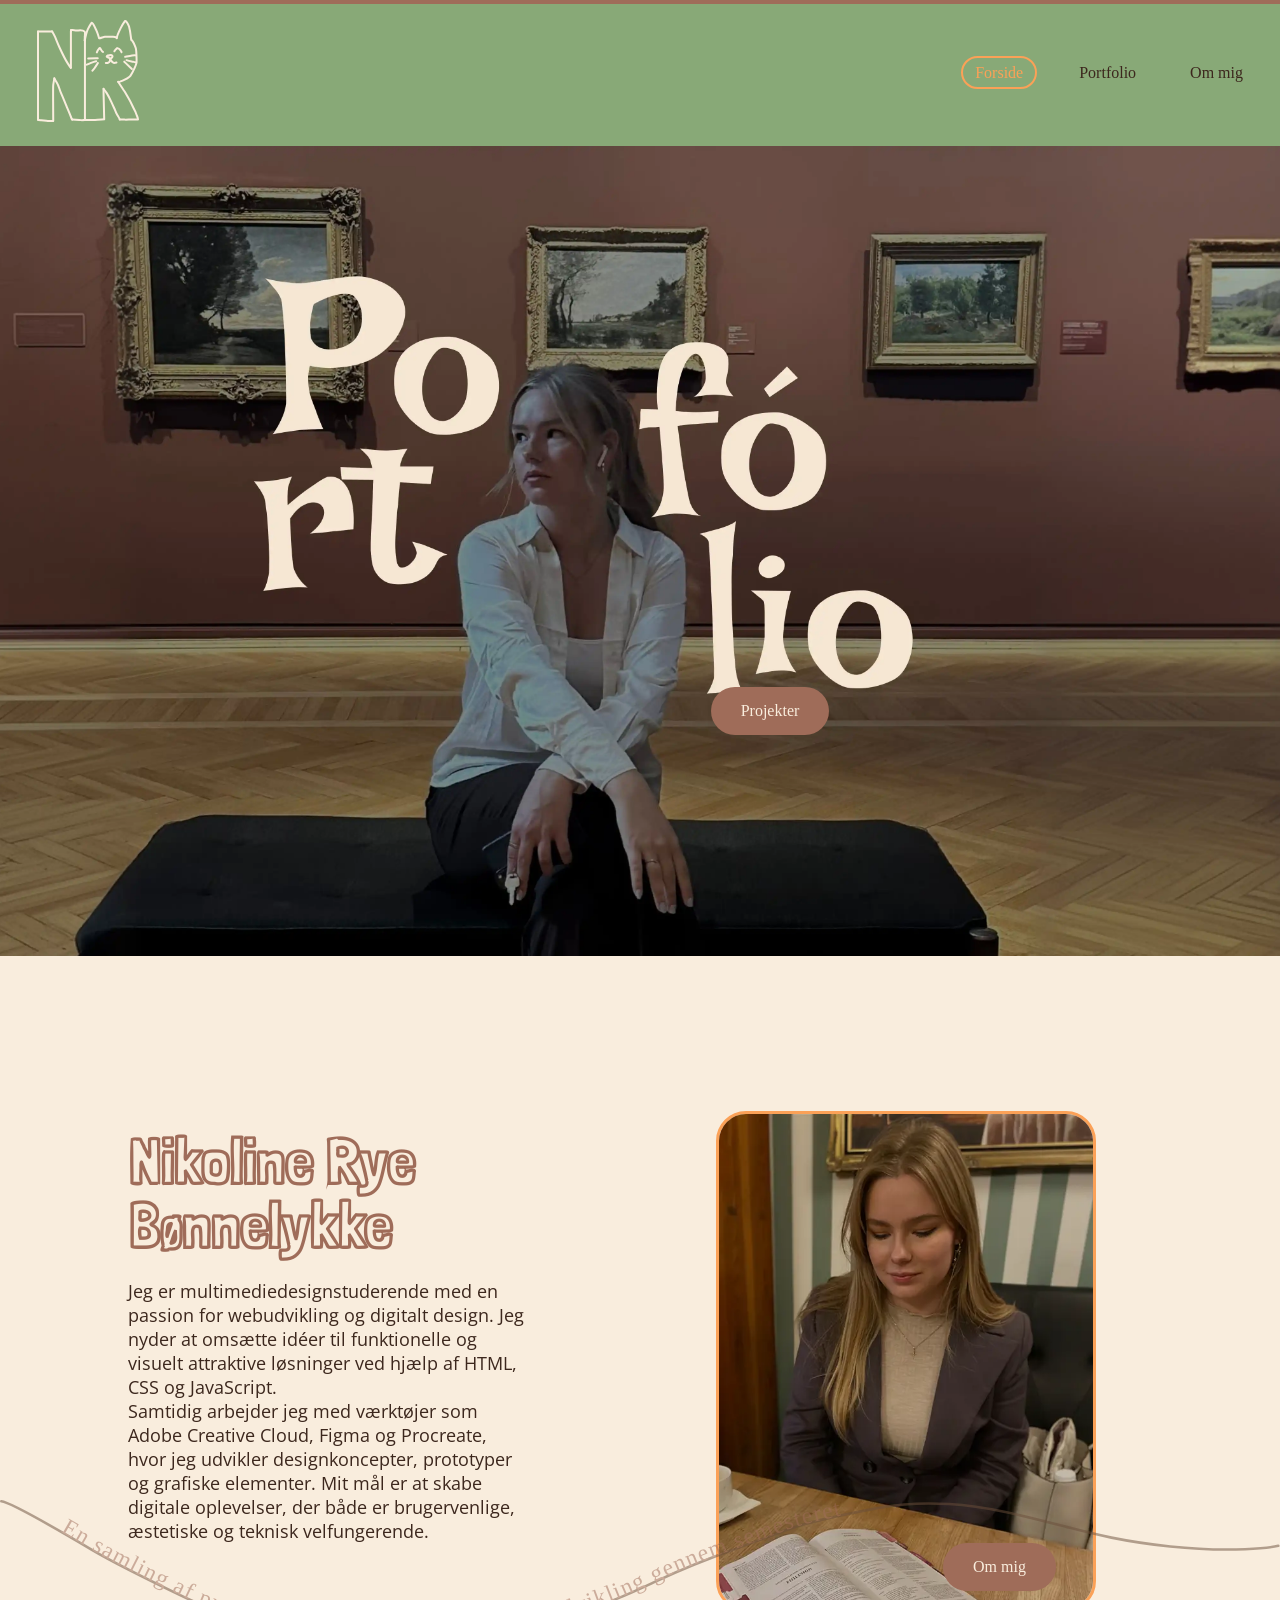
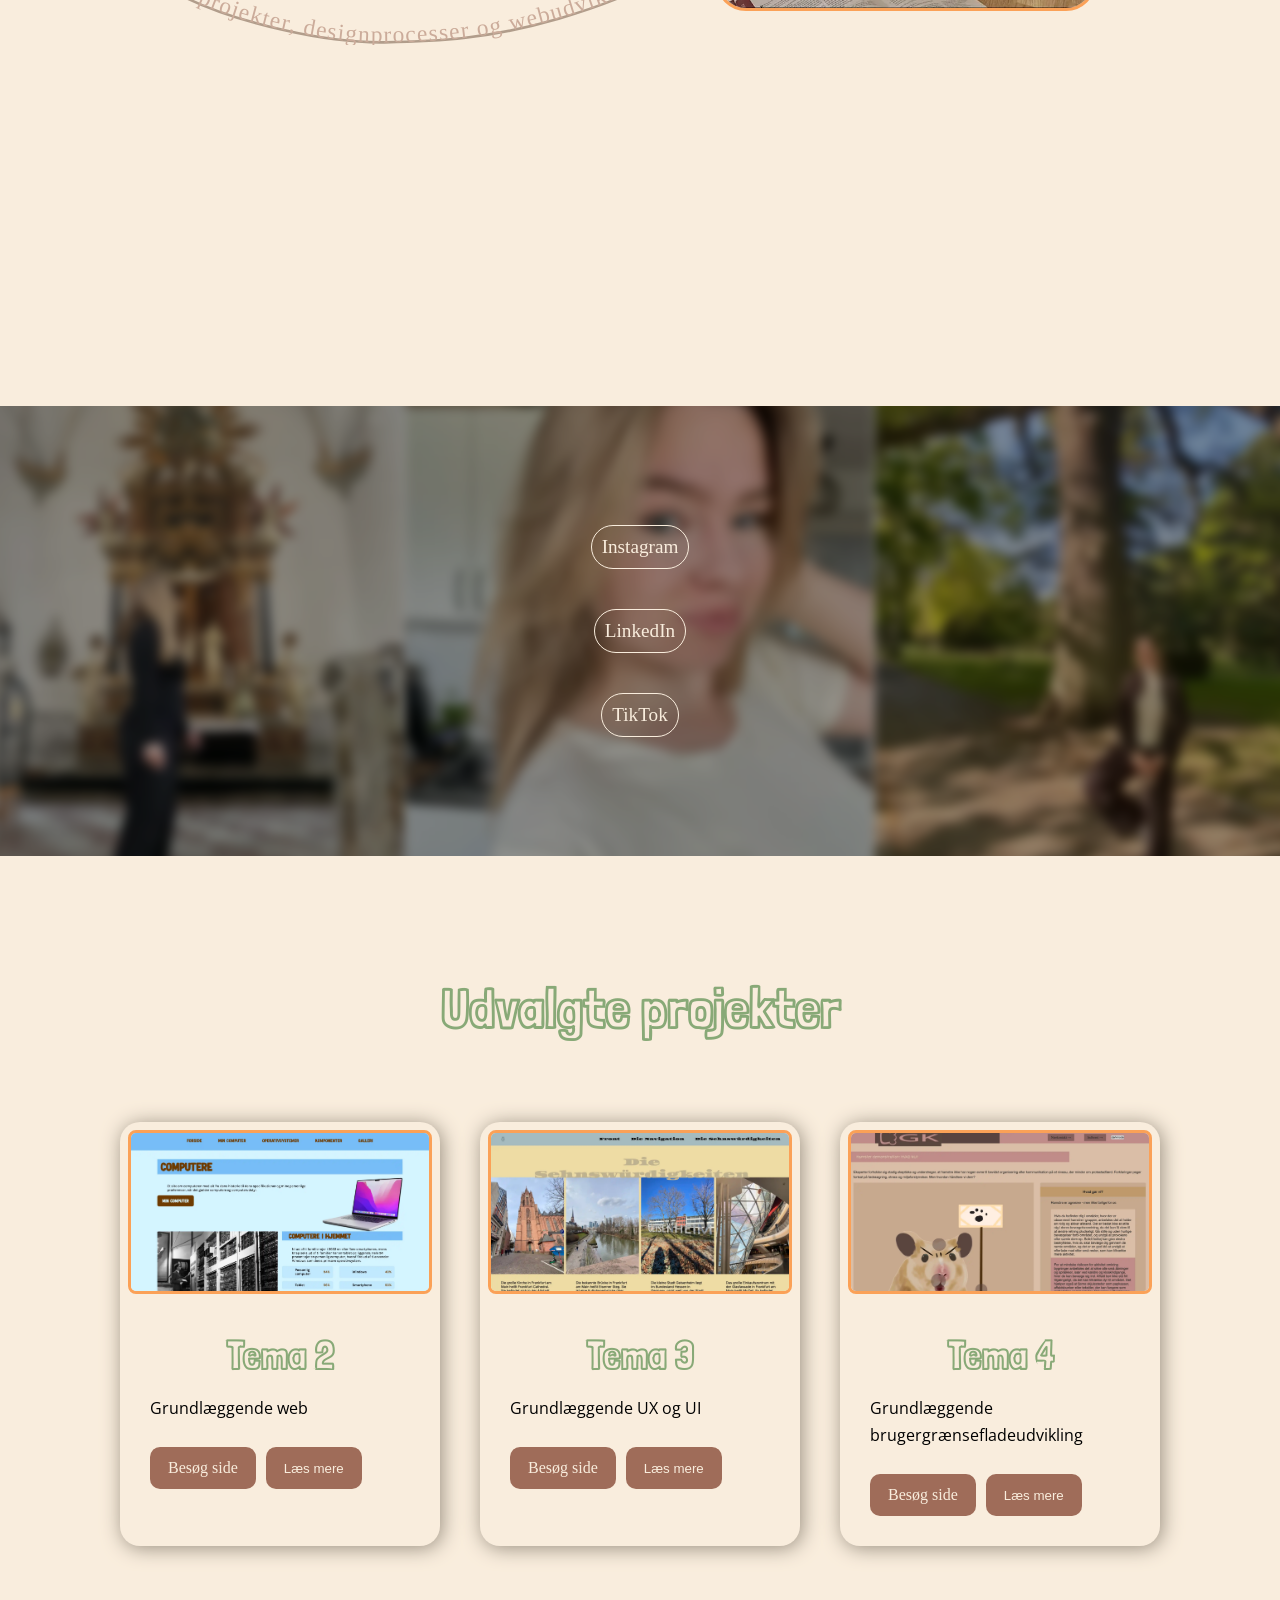
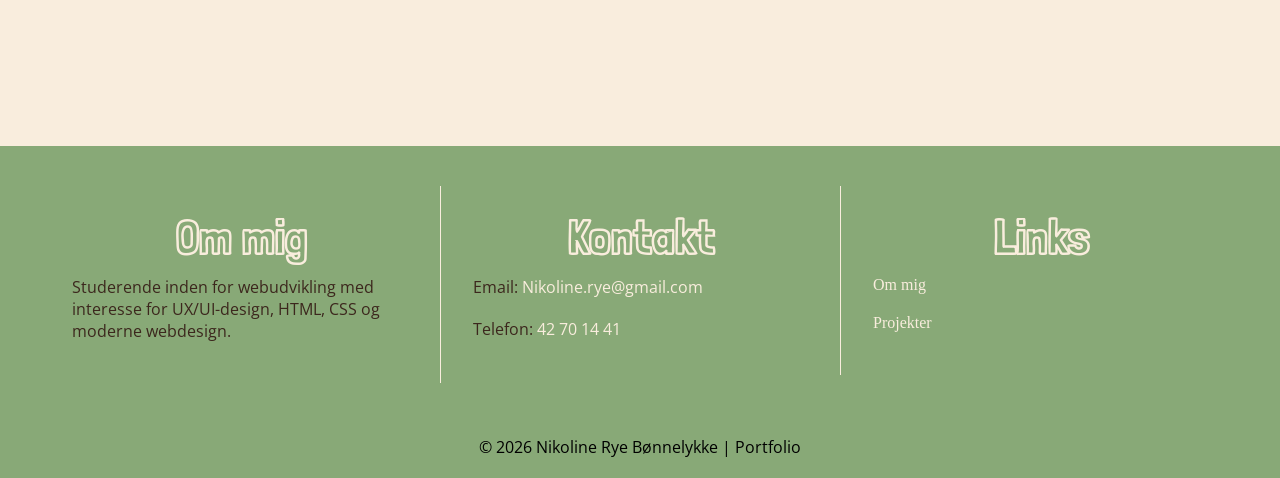
==== index.html @ 6eafeaaa "Refactor HTML structure and improve content formatting across multiple theme files; add missing newl" ====
<!DOCTYPE html>
<html lang="da">

<head>
    <meta charset="UTF-8">
    <meta name="viewport" content="width=device-width, initial-scale=1.0">

    <title>Portfolio</title>

    <!-- Google Fonts -->
    <link rel="preconnect" href="https://fonts.googleapis.com">
    <link rel="preconnect" href="https://fonts.gstatic.com" crossorigin>
    <link href="https://fonts.googleapis.com/css2?family=Londrina+Outline&display=swap" rel="stylesheet">

    <link rel="preconnect" href="https://fonts.googleapis.com">
    <link rel="preconnect" href="https://fonts.gstatic.com" crossorigin>
    <link href="https://fonts.googleapis.com/css2?family=Open+Sans:ital,wght@0,300..800;1,300..800&display=swap"
        rel="stylesheet">


    <link rel="stylesheet" href="general.css">
    <link rel="stylesheet" href="style.css">
    <link rel="stylesheet" href="burger.css">
    <link rel="icon" type="image/webp" href="img/kat.webp">
</head>

<body>
    <header class="header">
        <nav class="nav">

            <div class="logo">
                <a href="index.html" aria-label="Gå til forsiden">
                    <svg width="102" height="102" viewBox="0 0 102 102" fill="none" xmlns="http://www.w3.org/2000/svg">
                        <path
                            d="M47.743 20.4476C48.2654 17.8865 49.8294 11.5386 50.7818 9.41805C51.9272 6.86784 53.0078 5.27004 54.1107 3.52959C54.3665 3.12595 54.4786 2.6757 54.7158 2.72143C56.5408 3.07322 57.4393 6.74549 59.3494 10.3191C59.7874 11.2661 60.0985 12.0972 60.5084 13.2928C60.9184 14.4884 61.4176 16.0234 62.1083 18.2194"
                            stroke="black" stroke-width="2" stroke-linecap="round" />
                        <path
                            d="M79.7541 18.2272C79.7884 17.4957 80.3006 14.8927 83.6656 8.12548C85.6965 4.04099 87.279 1.89486 87.7154 1.31406C88.8846 -0.242323 91.171 4.39378 91.9729 6.33094C92.5086 8.25296 93.4986 13.5313 93.9324 17.5037C93.9902 18.0747 94.0758 18.5341 94.2449 19.6762"
                            stroke="black" stroke-width="2" stroke-linecap="round" />
                        <path
                            d="M62.7133 18.2374C63.2188 18.1965 65.4082 17.5014 67.4891 16.8538C68.5334 16.7191 71.7928 16.6357 76.152 16.6868C77.8124 16.7724 78.3528 16.9789 79.6752 17.6877"
                            stroke="black" stroke-width="2" stroke-linecap="round" />
                        <path
                            d="M59.8464 32.3791C59.9934 31.9719 60.92 29.8873 62.2 28.3825C62.4648 28.0711 62.855 28.0813 63.1068 28.229C63.5173 28.7649 64.0916 29.7858 64.8603 30.8508C65.2183 31.2948 65.511 31.543 66.0752 31.962"
                            stroke="black" stroke-width="2" stroke-linecap="round" />
                        <path
                            d="M77.371 31.3162C77.6366 30.8093 78.8972 29.0899 80.2255 28.1293C81.7378 28.5016 82.8919 29.5959 83.3498 30.1782C83.5824 30.5033 83.8154 30.8885 84.5606 32.127"
                            stroke="black" stroke-width="2" stroke-linecap="round" />
                        <path
                            d="M72.6214 35.3517C71.8915 35.3517 70.2428 35.5535 69.8887 36.0146C68.9917 37.1825 72.1832 37.758 73.3742 38.5547C73.9498 38.9397 74.6318 37.8688 75.146 37.2548C75.4023 36.9487 75.5307 36.511 75.4915 36.1529C75.4524 35.7948 75.2116 35.4931 74.9157 35.301C74.6198 35.1089 74.2762 35.0354 73.9028 34.9974C73.5294 34.9593 73.1365 34.959 72.6122 35.4323"
                            stroke="black" stroke-width="2" stroke-linecap="round" />
                        <path
                            d="M73.0412 38.409C73.0412 38.4423 73.0412 39.5469 72.8742 41.2879C72.3733 42.1281 71.5644 42.572 70.6026 42.9562C70.1056 43.0889 69.5905 43.0952 68.8333 42.9515"
                            stroke="black" stroke-width="2" stroke-linecap="round" />
                        <path
                            d="M73.7161 39.1191C73.7161 39.0873 73.7381 39.5462 73.8936 40.4165C74.7982 41.7 75.6693 42.4803 76.5636 42.8235C77.1447 42.953 77.9839 42.9921 79.4726 42.5345"
                            stroke="black" stroke-width="2" stroke-linecap="round" />
                        <path
                            d="M60.7332 38.3691C60.7052 38.3691 60.6773 38.3691 59.1719 38.3691C57.6666 38.3691 54.6846 38.3691 51.1973 38.4569"
                            stroke="black" stroke-width="2" stroke-linecap="round" />
                        <path
                            d="M60.9309 42.9777C60.9186 42.9935 60.9062 43.0092 60.2696 43.9935C59.633 44.9777 58.3726 46.9301 57.4783 48.2267C56.5841 49.5233 56.0942 50.105 55.353 50.7194"
                            stroke="black" stroke-width="2" stroke-linecap="round" />
                        <path
                            d="M59.1865 41.2645C58.4813 41.4016 56.2572 41.9978 54.1227 42.9043C53.5823 43.1391 53.0716 43.347 52.537 43.5565C52.0024 43.766 51.4593 43.9707 49.7502 44.691"
                            stroke="black" stroke-width="2" stroke-linecap="round" />
                        <path
                            d="M87.2613 41.6645C87.2836 41.6859 87.3059 41.7073 88.5077 42.8596C89.7094 44.0119 92.0898 46.2944 94.8691 48.9715"
                            stroke="black" stroke-width="2" stroke-linecap="round" />
                        <path
                            d="M88.1552 36.8572C88.1782 36.8554 88.2012 36.8535 89.4942 36.5865C90.7872 36.3195 93.3494 35.7873 95.1126 35.4965C96.8758 35.2058 97.7623 35.1725 98.9396 35.3825"
                            stroke="black" stroke-width="2" stroke-linecap="round" />
                        <path
                            d="M89.5033 40.1701C90.1836 40.4428 92.3863 41.1562 94.6163 41.5409C95.1828 41.6336 95.7133 41.7337 96.2657 41.8458C96.8182 41.9579 97.3765 42.079 99.1602 42.392"
                            stroke="black" stroke-width="2" stroke-linecap="round" />
                        <path
                            d="M94.5911 20.0082C94.7832 20.2733 95.4788 21.084 96.0089 21.8721C96.9951 23.3382 97.9361 25.9616 98.6175 27.5675C99.1456 28.8124 99.1609 29.8974 99.2643 31.7129C99.3193 32.6779 99.3491 33.4874 99.4397 35.2743C99.6452 39.3233 99.6269 42.2758 99.4338 43.1192C99.1086 44.54 98.4333 46.1873 97.6542 47.9306C95.7744 52.1366 94.2391 54.6142 93.3745 55.8381C92.5254 57.0402 90.4363 58.2704 87.6967 59.7376C86.4171 60.4228 84.8214 61.0346 82.9376 61.6625C82.529 61.7798 82.2592 61.8419 82.0219 61.8919C81.7847 61.942 81.5881 61.9781 81.2008 61.7736"
                            stroke="black" stroke-width="2" stroke-linecap="round" />
                        <path
                            d="M81.2008 61.7736C81.4372 62.1559 82.318 63.4087 84.4154 66.8287C85.8238 69.1253 86.9377 70.5325 87.6017 71.5819C88.7872 73.4555 90.1867 76.0827 91.5431 78.26C92.7767 80.2403 93.6451 81.8218 95.892 86.7642C97.0842 89.3864 97.9253 90.652 98.4513 91.9224C98.9162 93.0455 99.316 94.2668 99.9116 95.6708C100.242 96.5359 100.513 97.2907 100.705 97.8996C100.796 98.2143 100.872 98.5405 100.814 98.6462"
                            stroke="black" stroke-width="2" stroke-linecap="round" />
                        <path
                            d="M101 99.5663C100.986 99.5663 99.5684 99.5663 96.0524 99.5871C91.1901 99.6158 88.151 99.6639 87.728 99.6212C87.5039 99.6067 87.2605 99.6067 86.438 99.5973C85.6154 99.5879 84.2209 99.5691 82.7842 99.5498"
                            stroke="black" stroke-width="2" stroke-linecap="round" />
                        <path
                            d="M82.7843 99.5497C82.6888 99.2136 82.0413 97.926 81.4699 96.8839C80.9335 95.9053 80.4667 95.1898 79.8066 94.0141C79.1233 92.7972 78.6666 91.4727 78.0582 90.0619C77.4885 88.7408 76.2832 86.2679 74.1924 81.6707C71.3108 75.3348 70.4522 74.3697 69.5533 72.8824C68.7202 71.504 68.1118 70.7463 67.5437 70.0611C67.4129 69.8854 67.2825 69.6868 67.1417 69.507C67.0008 69.3272 66.8535 69.1723 66.5505 68.8604"
                            stroke="black" stroke-width="2" stroke-linecap="round" />
                        <path
                            d="M66.5505 68.8604C66.5505 68.9032 66.5505 68.9459 66.5505 69.666C66.5505 70.386 66.5505 71.782 66.6571 76.779C66.7636 81.776 66.9767 90.3317 67.1962 99.1466"
                            stroke="black" stroke-width="2" stroke-linecap="round" />
                        <path
                            d="M67.196 99.1466C66.644 99.1466 64.3511 99.3197 60.5774 99.783C58.5072 100.037 54.8881 100.023 52.8059 100.058C49.6342 99.9647 48.6809 99.9072 47.7152 99.9412C47.3282 99.9753 47.1505 100.043 46.9674 100.114"
                            stroke="black" stroke-width="2" stroke-linecap="round" />
                        <path
                            d="M47.7761 20.407C47.7773 19.4433 47.9139 16.4082 48.0079 13.0847C48.0287 12.3516 47.9168 11.909 47.6479 11.6364C45.1286 9.08231 40.425 11.0571 38.7439 10.4407C37.3849 10.2457 36.4076 10.1015 35.6185 10.0839C35.1597 10.0671 34.5823 10.0345 33.9875 10.001"
                            stroke="black" stroke-width="2" stroke-linecap="round" />
                        <path
                            d="M33.9089 11.4061C33.9089 11.4329 33.9089 11.4596 33.9089 15.3787C33.9089 19.2978 33.9089 27.1083 33.9089 33.1165C33.9089 39.1247 33.9089 43.0939 33.9089 47.8272"
                            stroke="black" stroke-width="2" stroke-linecap="round" />
                        <path
                            d="M33.7202 47.8272C33.4869 47.4317 32.1254 45.5249 30.8996 43.6488C29.3966 41.3487 28.0808 39.4563 22.6389 27.7447C20.5064 23.1553 19.2794 19.7677 18.0548 16.9402C17.3777 15.3559 16.6126 13.8063 15.7485 12.4128C15.512 12.0906 15.2711 11.7535 15.023 11.4061"
                            stroke="black" stroke-width="2" stroke-linecap="round" />
                        <path
                            d="M15.0229 11.4061C14.3386 11.4061 12.3449 11.4061 10.5471 11.4061C8.01561 11.4061 5.59524 11.4061 3.63404 11.4061C2.98414 11.4061 2.00688 11.4061 1 11.4061"
                            stroke="black" stroke-width="2" stroke-linecap="round" />
                        <path
                            d="M16.2392 100.967C16.2392 100.954 16.2392 100.941 16.2203 97.6074C16.2014 94.274 16.1636 87.6204 16.1326 81.8109C16.0762 71.2379 16.1045 65.9916 16.2202 65.1448C16.5669 62.7156 16.9035 60.8662 17.1717 59.4018C17.2379 59.0431 17.2925 58.7084 17.3487 58.3637"
                            stroke="black" stroke-width="2" stroke-linecap="round" />
                        <path
                            d="M17.3493 58.3637C17.5695 58.8855 18.4514 60.4311 19.7703 62.4567C21.575 65.2282 22.5056 69.3443 23.7461 72.3251C25.2889 76.0324 28.0152 82.428 29.3134 85.7323C30.0079 87.5 32.0991 92.1945 33.641 96.1512C33.9026 96.9931 34.1837 97.7074 34.5433 98.4411C34.72 98.7977 34.8851 99.1227 35.1625 99.5923"
                            stroke="black" stroke-width="2" stroke-linecap="round" />
                        <path
                            d="M35.1618 99.5923C36.8162 99.5923 40.8497 99.7128 42.2556 99.9621C42.6271 100.024 43.0367 100.082 44.0128 100.126C44.9889 100.171 46.5191 100.199 48.732 99.8453"
                            stroke="black" stroke-width="2" stroke-linecap="round" />
                        <path
                            d="M47.9393 16.4507C47.9393 16.4837 47.9393 16.5167 47.9393 17.819C47.9393 19.1212 47.9393 21.6918 47.9393 35.0721C47.9393 48.4524 47.9393 72.5645 47.9393 85.3489C47.9393 98.1333 47.9393 98.8592 47.9393 99.6989"
                            stroke="black" stroke-width="2" stroke-linecap="round" />
                        <path
                            d="M1 11.4061C1 13.2255 1 18.3297 1 21.0145C1 24.4523 1 29.2544 1 39.3763C1 52.3874 1 61.6645 1 64.3605C1 72.3673 1 86.6126 1 94.8205C1 95.9642 1 97.2751 1 99.8574"
                            stroke="black" stroke-width="2" stroke-linecap="round" />
                        <path
                            d="M34.0602 10.1263C34.0602 10.1304 34.0602 10.1345 34.0601 10.2743C34.06 10.4141 34.0598 10.6894 34.0127 11.2445"
                            stroke="black" stroke-width="2" stroke-linecap="round" />
                        <path
                            d="M1.19446 100.014C1.68259 100.014 2.93732 100.082 3.76435 100.154C4.28946 100.2 6.39278 100.364 9.23422 100.638C10.7591 100.785 11.311 100.841 11.8536 100.918C12.126 100.954 12.4273 100.977 13.1466 100.991C13.705 101 14.6563 101.011 15.8647 100.976"
                            stroke="black" stroke-width="2" stroke-linecap="round" />
                    </svg>

                </a>
            </div>

            <!-- BURGER MENU -->
            <button class="burger" aria-label="Åbn menu">
                <span class="line"></span>
                <span class="line"></span>
                <span class="line"></span>
            </button>

            <!-- MENU -->
            <ul class="nav-links">
                <li><a href="index.html" class="active">Forside</a></li>

                <li class="dropdown">
                    <a href="projekter.html">Portfolio</a>

                    <ul class="dropdown-menu">
                        <!-- Temaer -->
                        <li class="desktop-only"><a href="tema1.html">Tema 1</a></li>
                        <li class="desktop-only"><a href="tema2.html">Tema 2</a></li>
                        <li class="desktop-only"><a href="tema3.html">Tema 3</a></li>
                        <li class="desktop-only"><a href="tema4.html">Tema 4</a></li>
                        <li class="desktop-only"><a href="tema5.html">Tema 5</a></li>
                        <li class="desktop-only"><a href="tema6.html">Tema 6</a></li>
                    </ul>
                </li>

                <li><a href="om-mig.html">Om mig</a></li>
            </ul>
        </nav>
    </header>

    <main>
        <!-- svg baggrund -->
        <svg class="bg-svg" viewBox="0 0 983 111" xmlns="http://www.w3.org/2000/svg">
            <path id="wavePath"
                d="M1.00006 1.00006C3.34158 1.23036 11.6692 3.46858 70.2416 38.0543C86.5175 47.6649 109.348 59.1255 143.111 75.3058C166.224 86.3818 188.172 93.1752 217.682 99.901C254.898 108.383 279.151 109.563 295.334 109.347C308.74 109.168 332.693 108.8 357.549 105.851C382.404 102.903 407.436 97.3725 429.006 91.1258C468.264 79.7564 489.834 68.9874 503.787 62.4549C529.172 50.57 552.145 42.0839 566.67 36.8852C583.672 30.7995 597.76 25.3286 606.938 22.0343C614.991 19.1441 638.538 12.7544 677.187 5.66836C695.878 2.24143 713.034 2.20875 729.018 3.10665C759.463 4.81684 790.869 13.3825 819.695 20.8363C839.127 25.861 861.868 31.8815 898.694 35.7032C946.394 40.6535 976.502 36.456 981.711 35.2134"
                fill="none" stroke="#6B4F3B" stroke-width="2" stroke-linecap="round" />
            <text>
                <textPath href="#wavePath" startOffset="5%">
                    En samling af projekter, designprocesser og webudvikling gennem semesteret
                </textPath>
            </text>
        </svg>
        <!-- front - top -->
        <div class="hero">
            <a href="projekter.html" class="hero-btn">
                Projekter
            </a>
        </div>



        <!-- info -->
        <section class="info-section">


            <div>
                <h1 class="info-title">
                    Nikoline Rye<br>
                    Bønnelykke
                </h1>

                <p class="info-text">
                    Jeg er multimediedesignstuderende med en passion for webudvikling og digitalt design. Jeg nyder at
                    omsætte idéer til
                    funktionelle og visuelt attraktive løsninger ved hjælp af HTML, CSS og JavaScript. <br>
                    Samtidig arbejder jeg med værktøjer som Adobe Creative Cloud, Figma og Procreate, hvor jeg udvikler
                    designkoncepter,
                    prototyper og grafiske elementer. Mit mål er at skabe digitale oplevelser, der både er
                    brugervenlige, æstetiske og
                    teknisk velfungerende.
                </p>

                <a href="om-mig.html" class="info-btn">
                    Om mig
                </a>
            </div>

            <div class="info-right">
                <img src="img/img-mig-forside1.webp" alt="Portræt af mig">
            </div>

        </section>

        <div class="image-section">

            <div class="social-overlay">

                <a href="https://www.instagram.com/niko_rye/" target="_blank">Instagram</a>
                <a href="https://www.linkedin.com/in/nikoline-rye-b%C3%B8nnelykke-208740219/"
                    target="_blank">LinkedIn</a>
                <a href="https://www.tiktok.com/@niko_ryeb" target="_blank">TikTok</a>

            </div>

        </div>

        <!-- Projekter -->
        <section id="projekter" class="projects-section">

            <h2>Udvalgte projekter</h2>

            <div class="cards">
                <!-- Card 1 -->
                <div class="card">

                    <div class="img">
                        <img src="img/website01.webp" alt="website01">
                    </div>

                    <div class="card-content">

                        <h3>Tema 2</h3>

                        <p>
                            Grundlæggende web
                        </p>

                        <div class="buttons">

                            <a href="https://nikorye.github.io/website01/" target="website01">
                                Besøg side
                            </a>

                            <button onclick="openPopup('popup3')">
                                Læs mere
                            </button>

                        </div>

                    </div>

                </div>
                <!-- Card 2 -->
                <div class="card">
                    <div class="img">
                        <img src="img/tysklands-site.webp" alt="tysklands site">
                    </div>
                    <div class="card-content">
                        <h3>Tema 3</h3>
                        <p>
                            Grundlæggende UX og UI
                        </p>
                        <div class="buttons">
                            <a href="https://nikorye.github.io/tysk-web/" target="tysklands site">
                                Besøg side
                            </a>
                            <button onclick="openPopup('popup2')">
                                Læs mere
                            </button>

                        </div>

                    </div>

                </div>
                <!-- Card 3 -->
                <div class="card">
                    <div class="img">
                        <img src="img/Emergency-site.webp" alt="Emergencysite">
                    </div>

                    <div class="card-content">
                        <h3>Tema 4</h3>
                        <p>
                            Grundlæggende brugergrænsefladeudvikling
                        </p>

                        <div class="buttons">
                            <a href="https://nikorye.github.io/Emergencysite/" target="emergency site">
                                Besøg side
                            </a>

                            <button onclick="openPopup('popup1')">
                                Læs mere
                            </button>
                        </div>
                    </div>
                </div>
            </div>

            <!-- POPUPS -->

            <div id="popup3" class="popup">

                <div class="popup-content">

                    <span class="close" onclick="closePopup('popup3')">
                        &times;
                    </span>

                    <h2>Tema 2</h2>

                    <p>
                        I temaet Grundlæggende Web opnåede jeg en grundlæggende forståelse for webudvikling og digitalt
                        design. Jeg lærte at
                        opbygge responsive hjemmesider med HTML og CSS samt at arbejde med semantisk kode, CSS Grid og
                        media queries. Derudover
                        arbejdede jeg med designprocesser i Figma, wireframes, typografi og layoutdiagrammer til web.
                        Temaet gav mig et
                        fundament inden for både frontend-udvikling og design af digitale brugergrænseflader.

                    </p>
                    <a href="tema2.html" class="popup-btn">
                        Se hele temaet
                    </a>
                </div>

            </div>
            <div id="popup2" class="popup">

                <div class="popup-content">

                    <span class="close" onclick="closePopup('popup2')">
                        &times;
                    </span>

                    <h2>Tema 3</h2>

                    <p>
                        I temaet Grundlæggende UX/UI lærte jeg at arbejde med brugeroplevelse og design af digitale
                        brugergrænseflader. Jeg
                        arbejdede med research, ideudvikling, wireframes, moodboards og prototyper i Figma. Derudover
                        lærte jeg at
                        teste og forbedre digitale løsninger gennem brugertests og analyser for at skabe mere
                        brugervenlige designs.
                        <br>
                        Jeg udviklede også et website med HTML, CSS og JavaScript på baggrund af mine designprototyper
                        og fik erfaring med hele
                        designprocessen fra research og idé til færdig løsning. Temaet gav mig en forståelse for,
                        hvordan brugerindsigter kan
                        anvendes til at skabe funktionelle og intuitive digitale oplevelser.

                    </p>
                    <a href="tema3.html" class="popup-btn">
                        Se hele temaet
                    </a>
                </div>

            </div>
            <div id="popup1" class="popup">

                <div class="popup-content">

                    <span class="close" onclick="closePopup('popup1')">
                        &times;
                    </span>

                    <h2>Tema 4</h2>

                    <p>
                        I Grundlæggende brugergrænsefladeudvikling lærte vi...
                    </p>
                    <a href="tema4.html" class="popup-btn">
                        Se hele temaet
                    </a>
                </div>

            </div>
        </section>
    </main>
    <footer class="footer">
        <div class="footer-content">

            <div class="footer-section">
                <h3>Om mig</h3>
                <p>
                    Studerende inden for webudvikling med interesse for
                    UX/UI-design, HTML, CSS og moderne webdesign.
                </p>
            </div>

            <div class="footer-section">
                <h3>Kontakt</h3>
                <p>Email:
                    <a href="mailto:Nikoline.rye@gmail.com">
                        Nikoline.rye@gmail.com
                    </a>
                </p>
                <p>
                    Telefon:
                    <a href="tel:+4542701441">42 70 14 41</a>
                </p>
            </div>

            <div class="footer-section">
                <h3>Links</h3>
                <ul>
                    <li><a href="om-mig.html">Om mig</a></li>
                    <li><a href="projekter.html">Projekter</a></li>
                </ul>
            </div>

        </div>

        <div class="footer-bottom">
            <p>&copy; 2026 Nikoline Rye Bønnelykke | Portfolio</p>
        </div>
    </footer>
    <script src="script.js"></script>

</body>

</html>
---- general.css ----
/* RESET */

* {
  margin: 0;
  padding: 0;
  box-sizing: border-box;
}

img {
  width: 100%;
  height: auto;
  display: block;
  border: 3px solid var(--cream);
}

/* FARVER */

:root {
  --dark-brown: #3c271d;
  --brown: #9f6c59;
  --beige: #f9eddd;
  --cream: #fba157;
  --dusty-green: #88a977;
}

/* font */
h1 {
  font-family: "Londrina Outline", sans-serif;
  font-size: 5rem;
  margin-bottom: 20px;
  color: var(--dark-brown);
  text-align: center;
}
h2 {
  font-family: "Londrina Outline", sans-serif;
  color: var(--dusty-green);
  text-align: center;
  font-size: 3.5rem;
  margin-bottom: 20px;
}

h3 {
  font-family: "Open Sans", sans-serif;
  color: var(--dusty-green);
  text-align: center;
  margin-bottom: 10px;
}
p {
  font-family: "Open Sans", sans-serif;
  color: black;
}

/* scroll - hvor langt du er nået på siden */
html::before {
  content: "";
  inset: 0;
  position: fixed;
  background-color: var(--brown);
  block-size: 4px;
  animation: sizeprogress linear both;
  animation-timeline: scroll();
  transform-origin: 0 0;
  z-index: 1000;
}
@keyframes sizeprogress {
  from {
    scale: 0 1;
  }
}

/* knap der viser dig tilbage til forsiden */
.floating-home {
  position: fixed;
  bottom: 3rem;
  right: 3rem;

  width: 65px;
  height: 65px;

  display: flex;
  justify-content: center;
  align-items: center;

  border-radius: 50%;

  background: var(--brown);
  color: var(--beige);

  font-size: 0.8rem;
  text-decoration: none;

  z-index: 1000;
}

.floating-home:hover {
  background: var(--dusty-green);
  color: var(--beige);
}

/* header */
.header {
  background-color: var(--dusty-green);
  width: 100%;
}

/* BODY */
html,
body {
  height: 100%;
}

body {
  background-color: var(--beige);
  min-height: 100vh;
}

/* logo */
.logo {
  width: 150px;
  height: auto;
}
.logo svg path {
  stroke: var(--beige); /* ændre farven på mit logo igennem svg */
}

/* footer */
.footer {
  padding: 40px 20px 20px;
  background: var(--dusty-green);
}
.footer h3 {
  color: var(--beige);
  font-family: "Londrina Outline", sans-serif;
  font-size: 3rem;
}

.footer-content {
  display: grid;
  grid-template-columns: repeat(3, 1fr);
  max-width: 1200px;
  margin: 0 auto;
  align-items: start;
}

.footer-section {
  padding: 1.5rem 2rem;
  text-align: left; /* align h3, p and lists */
}

/* Skillelinje mellem kolonnerne i footeren.
   Selektoren bruger den tilstødende søskende-selector (+),
   som vælger en `.footer-section`, der står direkte efter
   en anden `.footer-section`. Det betyder, at reglen ikke rammer den første kolonne,
   men kun den anden og tredje kolonne i footeren.
*/
.footer-section + .footer-section {
  border-left: 1px solid var(--beige);
}

.footer-section p,
.footer-section li {
  margin: 0 0 1.2rem 0;
  color: var(--dark-brown);
}

.footer-section ul {
  list-style: none;
  padding: 0;
}

.footer-section a {
  color: var(--beige);
  text-decoration: none;
}

.footer-section a:hover {
  text-decoration: underline;
}

.footer-bottom {
  text-align: center;
  margin-top: 30px;
  padding-top: 20px;
}

/* mobil */
@media (max-width: 800px) {
  .footer-content {
    grid-template-columns: 1fr;
    text-align: center;
  }
}
---- style.css ----
/* Mobil */
@media (max-width: 800px) {
  h1 {
    font-family: "Londrina Outline", sans-serif;
    font-size: 3rem;
    line-height: 1.1;
    margin-bottom: 20px;
    color: var(--dark-brown);
  }
  h2 {
    font-family: "Londrina Outline", sans-serif;
    text-align: center;
    font-size: 2rem;
  }

  p {
    font-size: 0.7rem;
    font-family: "Open Sans", sans-serif;
  }
}
/* SVG BAGGRUND */
.bg-svg {
  position: absolute;
  opacity: 0.2;
  pointer-events: none;
  z-index: 0;
}

.bg-svg text {
  font-size: 18px;
  fill: var(--brown);
  letter-spacing: 1px;
}

.bg-svg1 {
  position: fixed;
  width: 170%; /* ryk vandret */
  height: 25%; /* størrelse */
  opacity: 0.5;
  rotate: 210deg;
  top: 155px; /* ryk ned */
  pointer-events: none;
  z-index: -1;
}

.bg-svg2 {
  position: fixed;
  width: 150%; /* ryk vandret */
  height: 25%; /* størrelse */
  opacity: 0.5;
  rotate: 60deg;
  top: 130px; /* ryk ned */
  pointer-events: none;
}

.bg-svg3 {
  position: fixed;
  width: 190%; /* ryk vandret */
  height: 15%; /* størrelse */
  opacity: 0.5;
  rotate: 60deg;
  top: 210px; /* ryk ned */
  pointer-events: none;
}

/* HERO */
.hero {
  background-image: url(img/bagrund-forside.webp);
  background-size: cover;
  background-position: center top;
  background-repeat: no-repeat;
  min-height: 60vh;
}

.hero-btn {
  text-decoration: none;
  background: var(--brown);
  color: var(--beige);
  padding: 15px 30px;
  border-radius: 50px;
  transition: 0.3s;
  /* knappen rykkes specifikt */
  position: relative;
  left: 320px;
  top: 370px;
}

.hero-btn:hover {
  background: var(--dusty-green);
}

/* SECTIONS */
section {
  padding: 120px 10%;
}

/* info section */
.info-section {
  display: grid;
  grid-template-columns: 1fr;
  gap: 40px;
  min-height: 90vh;
  align-items: center;
  padding: 120px 10%;
  text-align: left;
  margin-bottom: 80px;
}
.info-section > div:first-child {
  display: flex;
  flex-direction: column;
  justify-content: center;
}

.info-section p h1 {
  max-width: 400px;
  font-size: 1.1rem;
  margin-bottom: 30px;
  color: #3e2c23;
  text-align: center;
}

.info-right {
  display: flex;
  justify-content: center;
}

.info-image {
  width: 380px;
  height: 500px;
  background-image: url("img/forside-section.webp");
  background-size: cover;
  background-position: center;
  border-radius: 30px;
  filter: saturate(0.9) contrast(1.05);
  box-shadow: 0 30px 80px rgba(0, 0, 0, 0.2);
  position: relative;
  border: var(--cream) solid;
}

/* info box knap */
.info-btn {
  display: inline-flex;
  align-items: center;
  justify-content: center;
  width: fit-content;
  text-decoration: none;
  background: var(--brown);
  color: var(--beige);
  padding: 15px 30px;
  border-radius: 50px;
  transition: 0.3s;
}
.info-btn:hover {
  background: var(--dusty-green);
}

/* billede og links til some */

.image-section {
  position: relative;
  display: flex;
  justify-content: center;
  align-items: center;
  background-image: url("img/insta.webp");
  background-position: center;
  background-size: cover;
  background-repeat: no-repeat;
  overflow: hidden;
  min-height: 20rem;
  margin-top: 15rem;
}

.image-section::before {
  content: "";
  position: absolute;
  inset: 0;
  background: inherit;
  filter: blur(5px);
  transform: scale(1.1);
  z-index: 0;
}

.image-section::after {
  content: "";
  position: absolute;
  inset: 0;
  background: rgba(0, 0, 0, 0.4);
  z-index: 1;
}
.social-overlay {
  position: relative;
  z-index: 2;
  display: flex;
  flex-direction: column;
  justify-content: center;
  align-items: center;
  gap: 15px;
}
.social-overlay a {
  color: var(--beige);
  text-decoration: none;
  font-size: 1rem;
  padding: 10px 10px;
  border: 1px solid var(--beige);
  border-radius: 50px;
  transition: 0.3s;
}

/* tema projekter på forsiden */
.cards {
  display: flex;
  gap: 40px;
  justify-content: center;
  flex-wrap: wrap;
}

.card {
  width: 320px;
  border-radius: 20px;
  overflow: hidden;
  background-color: var(--beige);
  box-shadow: 2px 2px 20px #988e7f;
  transition: 0.4s;
}

.card:hover {
  transform: translateY(-10px);
}

.img {
  width: 100%;
  height: 180px;
  padding: 8px;
  box-sizing: border-box;
}

.img img {
  width: 100%;
  height: 100%;
  object-fit: cover;
  display: block;
  border-radius: 8px;
}

.card-content {
  padding: 30px;
}

.card h3 {
  font-size: 2.5rem;
  margin-bottom: 15px;
  color: var(--dusty-green);
  font-family: "Londrina Outline", sans-serif;
}

.card p {
  line-height: 1.7;
  margin-bottom: 25px;
  color: black;
}

.buttons {
  display: flex;
  gap: 10px;
}

.buttons a,
.buttons button {
  padding: 12px 18px;
  border: none;
  border-radius: 10px;
  cursor: pointer;
  text-decoration: none;
  background: var(--brown);
  color: var(--beige);
  transition: 0.3s;
}

.buttons a:hover,
.buttons button:hover {
  background: var(--dusty-green);
}

/* POPUP BAGGRUND */
.popup {
  display: none;
  position: fixed;
  top: 0;
  left: 0;
  width: 100%;
  height: 100%;
  background: #3e2c2396;
  justify-content: center;
  align-items: center;
  z-index: 9999;
}

/* SELVE BOXEN */

.popup-content {
  background: var(--beige);
  padding: 2rem;
  border-radius: 20px;
  width: 90%;
  max-width: 500px;
  min-height: 500px;
}

/* KNAP */
.popup-btn {
  display: block;
  margin: 1.5rem;
  padding: 12px;
  border-radius: 10px;
  background: var(--brown);
  color: var(--beige); /* tekstfarven, så den kan læses */
  text-decoration: none;
  transition: 0.3s ease;
  text-align: center;
}

.popup-btn:hover {
  background: var(--dusty-green);
}

/**************** DESKTOP ****************************/

@media (min-width: 800px) {
  /* SVG BAGGRUND */
  .bg-svg {
    position: absolute;
    top: 1500px; /* ryk den ned */
    opacity: 0.5;
    pointer-events: none;
  }
  .bg-svg text {
    font-size: 18px;
    fill: var(--brown);
    letter-spacing: 1px;
  }

  /* hero */
  .hero {
    min-height: 90vh;
    display: flex;
    justify-content: center;
    align-items: center;
    text-align: center;
    padding: 50px 20px;

    /* bagrund på forsiden */
    background-image: url("img/image.webp");
    background-size: cover;
    background-position: center;
    background-repeat: no-repeat;
  }
  .hero-btn {
    text-decoration: none;
    background: var(--brown);
    color: var(--beige);
    padding: 15px 30px;
    border-radius: 50px;
    transition: 0.3s;
    /* knappen rykkes specifikt */
    position: relative;
    left: 130px;
    top: 160px;
  }

  /* info section */
  .info-section {
    display: grid;
    grid-template-columns: 1fr 1fr;
    min-height: 90vh;
    align-items: center;
    padding: 120px 10%;
    text-align: left;
  }
  .info-title {
    font-size: 4rem;
    line-height: 1;
    color: var(--brown);
    position: relative;
    text-align: left;
  }

  .info-text {
    max-width: 400px;
    font-size: 1.1rem;
    color: var(--dark-brown);
    position: relative;
    text-align: left;
  }

  .info-right img {
    width: 380px;
    height: 500px;
    object-fit: cover;
    border-radius: 30px;
    border: var(--cream) solid;
    display: block;
  }
  /* info box knap */
  .info-btn {
    position: relative;
    left: 815px;
    z-index: 1;
  }

  /* billede og links til some */
  .social-overlay a:hover {
    background: transparent;
    color: var(--cream);
  }
  .image-section {
    min-height: 450px;
  }

  .social-overlay {
    display: flex;
    justify-content: center;
    gap: 40px;
  }

  .social-overlay a {
    font-size: 1.2rem;
  }

  /* projects */

  .cards {
    display: grid;
    grid-template-columns: 1fr 1fr 1fr;
    margin: 5rem;
    margin-top: 5rem;
  }
}
---- burger.css ----
/* NAVIGATION menu */

nav {
  display: flex;
  justify-content: space-between;
  align-items: center;
  padding: 25px;
}

nav ul {
  display: flex;
  list-style: none; /* fjerner punkter foran links */
  gap: 30px;
}

nav a {
  text-decoration: none;
  color: var(--dark-brown);
  font-weight: 500;
  transition: 0.3s;
  padding: 6px 12px;
  border-radius: 999px;
}

nav a.active {
  border: 2px solid var(--cream);
  color: var(--cream);
}

nav a:hover {
  color: var(--beige);
}

/* Dropdown menu */
.dropdown {
  position: relative;
}

.dropdown-menu {
  opacity: 0;
  visibility: hidden;
  position: absolute;
  background-color: var(--brown);
  min-width: 180px;
  padding: 0.1rem;
  list-style: none;
  z-index: 999;
  transition: 0.3s ease;
  display: flex;
  flex-direction: column; /* GØR DEN LODRET */
}

.dropdown-menu li a {
  display: block;
  padding: 0.2rem;
  color: var(--beige);
  text-decoration: none;
}

.dropdown-menu li a:hover {
  background-color: var(--dusty-green);
}

.dropdown:hover .dropdown-menu {
  opacity: 1;
  visibility: visible;
}

/*********** NAVIGATION (DESKTOP) ******************/
header {
  position: sticky;
  top: 0;
  background: rgba(245, 230, 211, 0.9);
  backdrop-filter: blur(10px);
  z-index: 100;
}

.nav {
  display: flex;
  justify-content: space-between;
  align-items: center;
  padding: 20px 25px;
}

/************* BURGER (DEFAULT HIDDEN) *****************/
.burger {
  width: 30px;
  height: 20px;
  cursor: pointer;
  display: none;
  background: transparent;
  border: none;
  flex-direction: column;
  justify-content: space-between;
}

.burger .line {
  width: 100%;
  height: 2px;
  background: var(--dark-brown);
  transition: 0.3s ease;
}

/*************** MOBILE **********************/
@media (max-width: 800px) {
  .desktop-only {
    display: none;
  }

  .nav-links {
    display: none;
    position: absolute;
    top: 70px;
    right: 0;
    flex-direction: column;
    background: var(--beige);
    width: 220px;
    padding: 20px;
    gap: 20px;
    z-index: 99;
  }

  .burger {
    display: flex;
  }

  nav.active .nav-links {
    display: flex;
  }

  nav.active .nav-links li {
    text-align: right;
  }

  nav.active .nav-links a {
    font-size: 18px;
    color: var(--dark-brown);
  }

  .burger.active .line:nth-child(1) {
    transform: rotate(45deg) translate(5px, 5px);
  }

  .burger.active .line:nth-child(2) {
    opacity: 0;
  }

  .burger.active .line:nth-child(3) {
    transform: rotate(-45deg) translate(5px, -5px);
  }
}
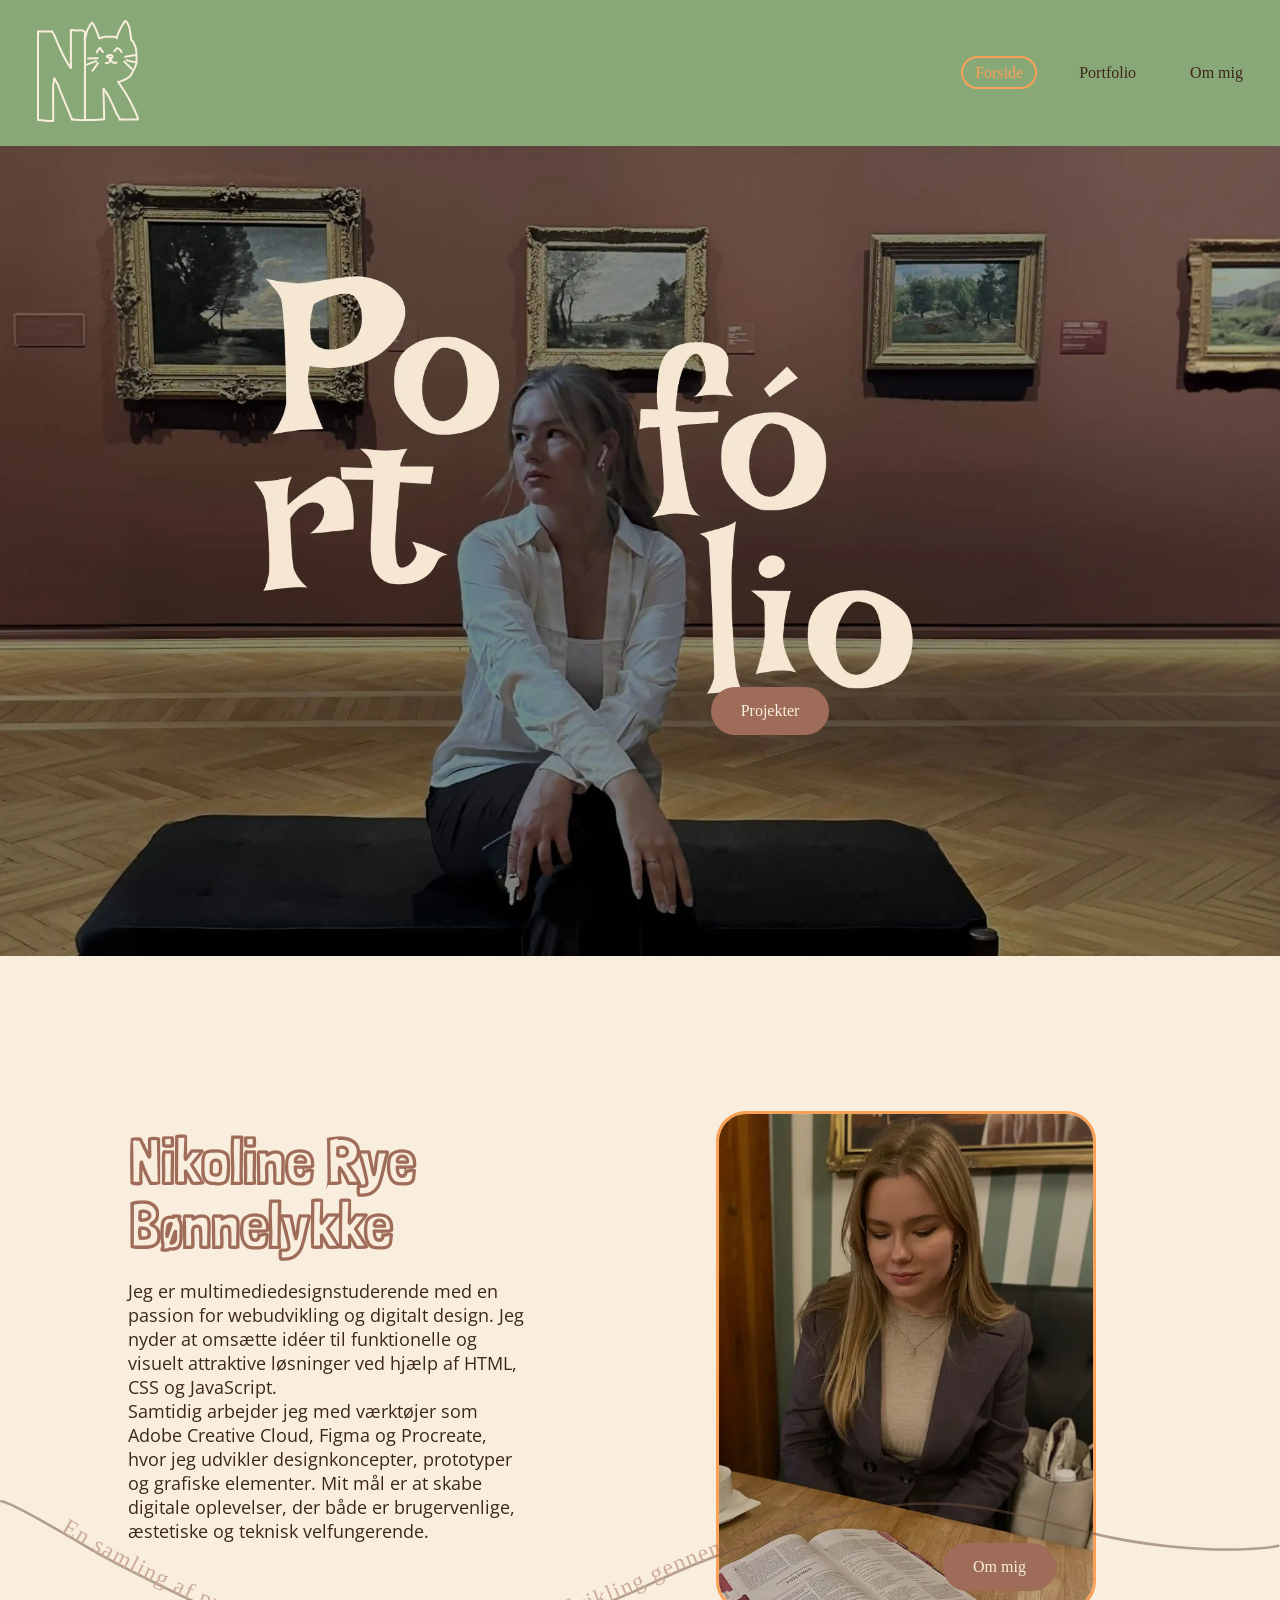
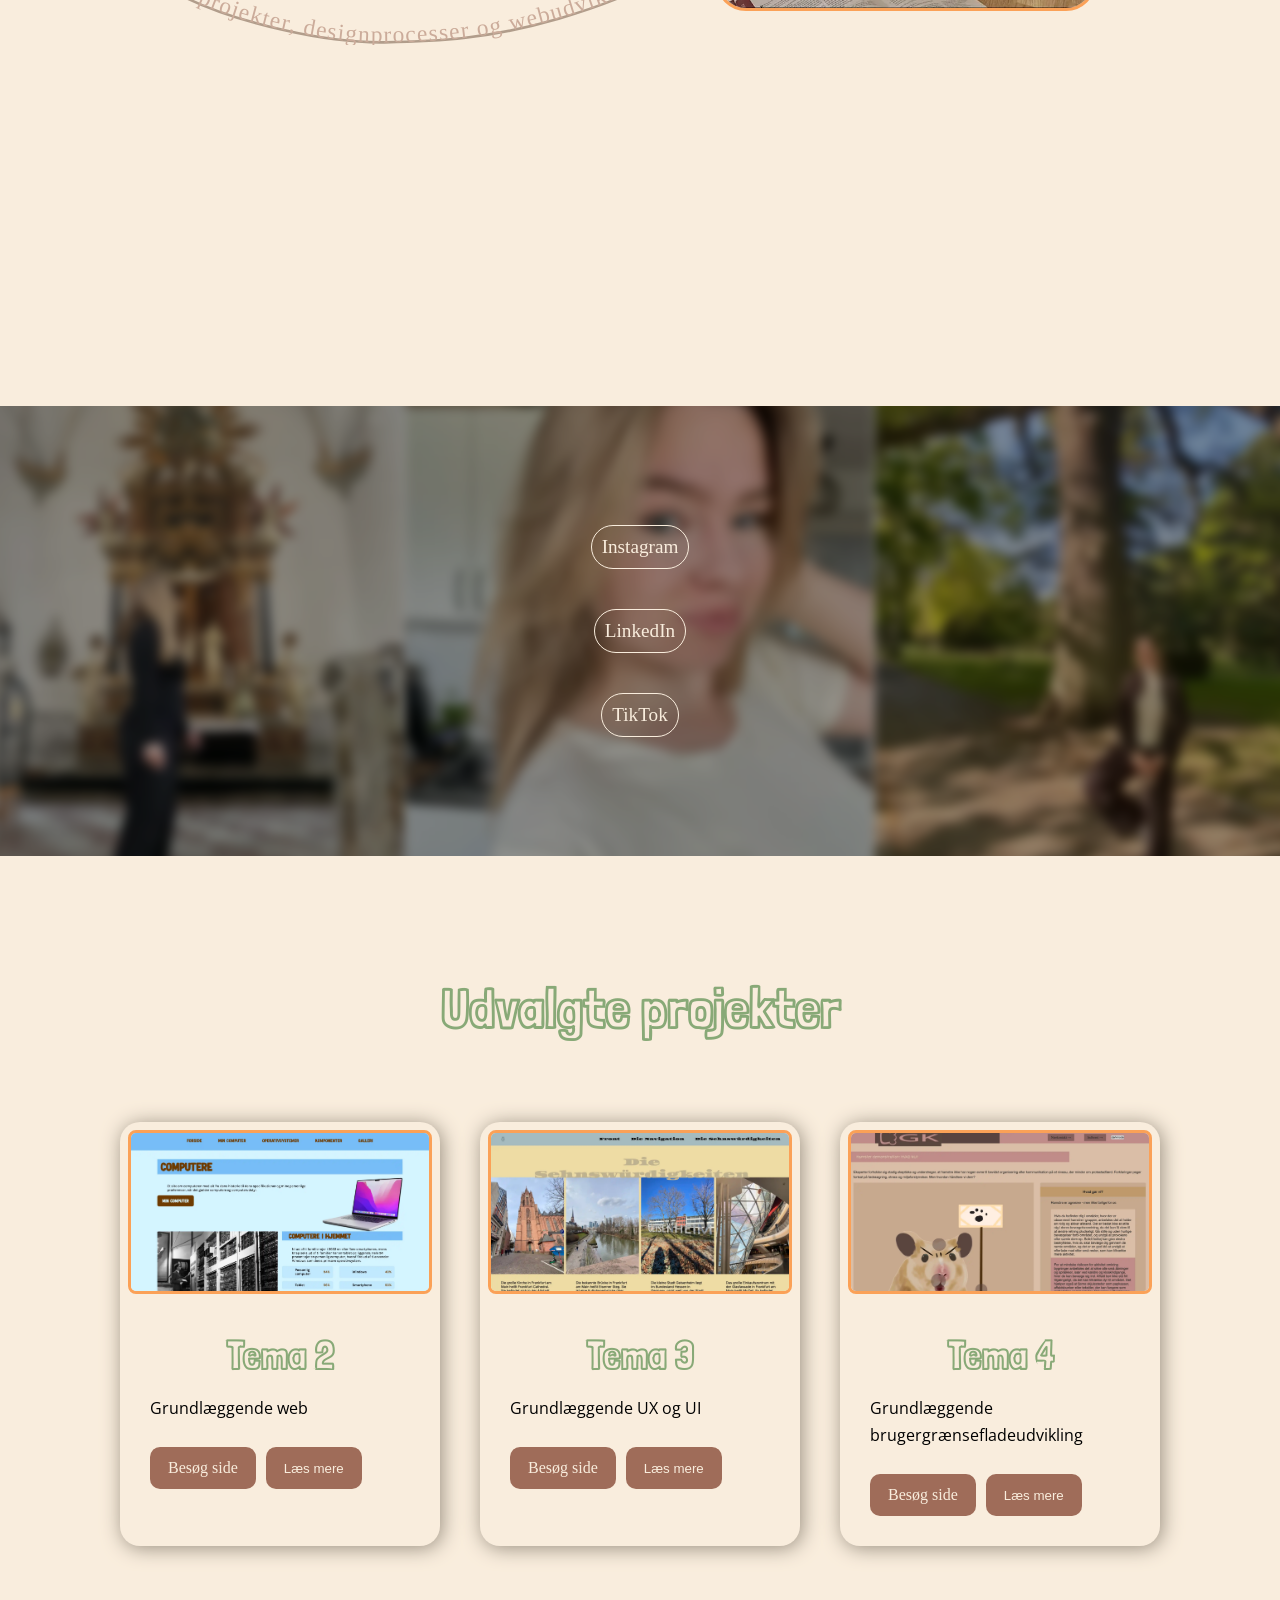
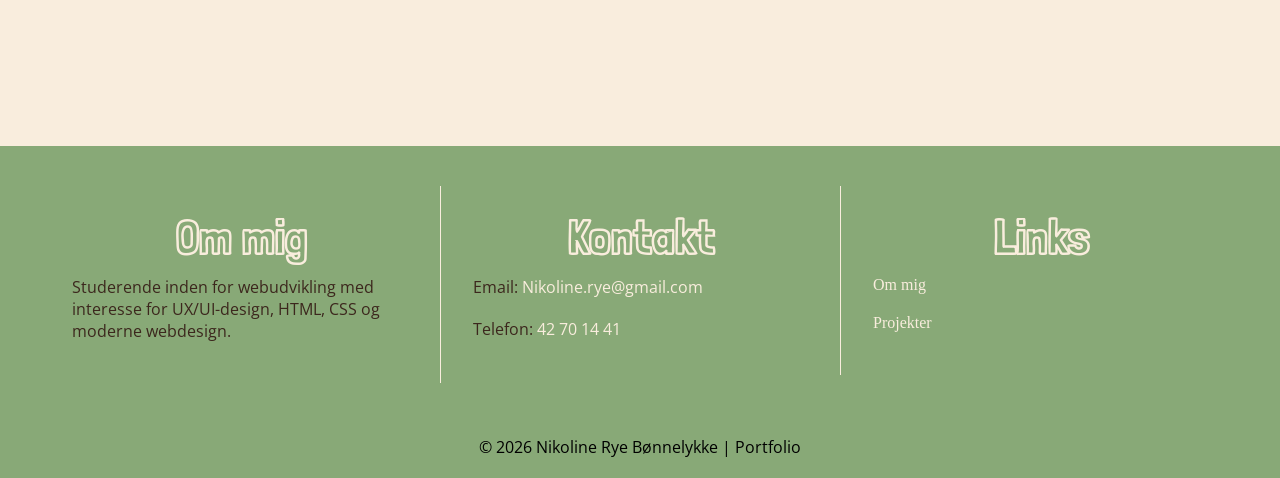
==== commit 812f54d5: "Add scroll progress bar and update image dimensions in temaer.css for improved layout" ====
--- a/index.html
+++ b/index.html
@@ -25,6 +25,9 @@
 </head>
 
 <body>
+    <!-- scroll bar -->
+    <div class="progress-bar"></div>
+
     <header class="header">
         <nav class="nav">
 
--- a/general.css
+++ b/general.css
@@ -50,7 +50,7 @@
   color: black;
 }
 
-/* scroll - hvor langt du er nået på siden */
+/* scroll - hvor langt du er nået på siden 
 html::before {
   content: "";
   inset: 0;
@@ -67,6 +67,17 @@
     scale: 0 1;
   }
 }
+*/
+
+.progress-bar {
+  position: fixed;
+  top: 0;
+  left: 0;
+  width: 0%;
+  height: 4px;
+  background-color: var(--brown);
+  z-index: 9999;
+}
 
 /* knap der viser dig tilbage til forsiden */
 .floating-home {
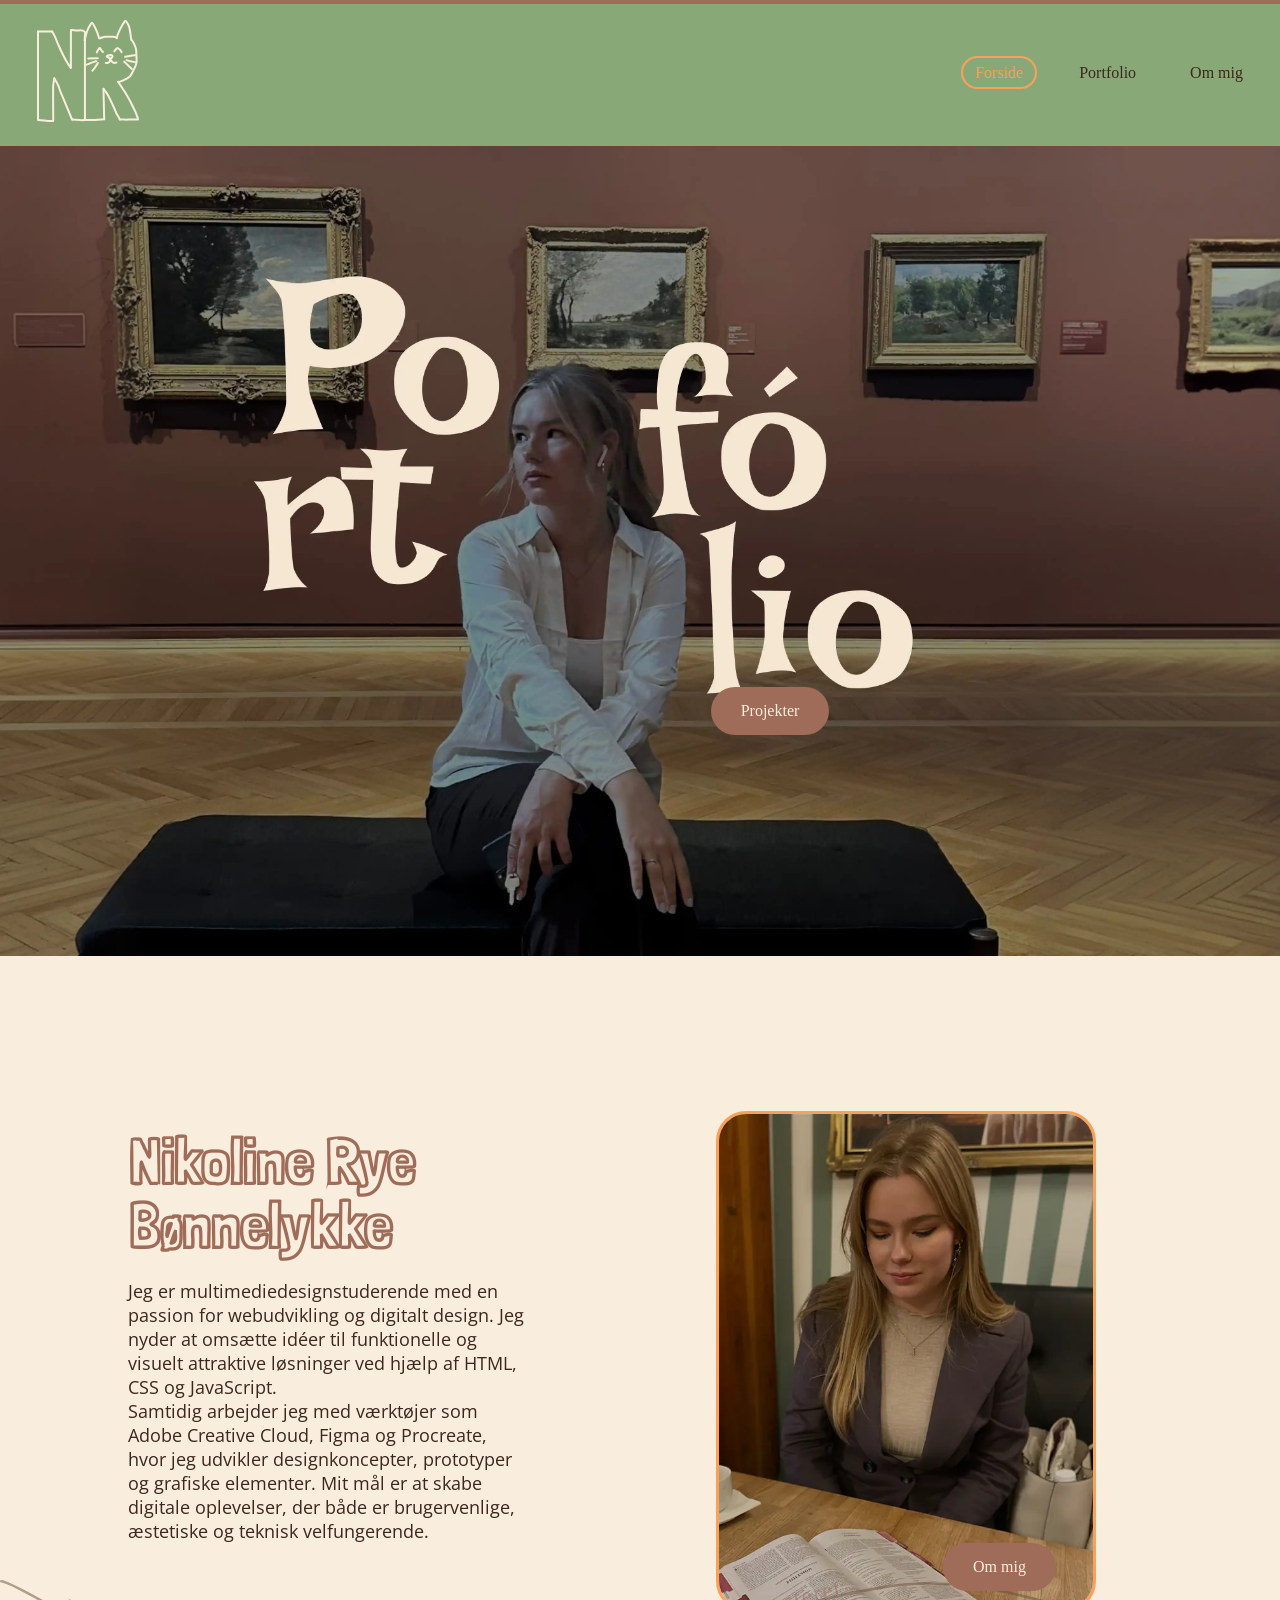
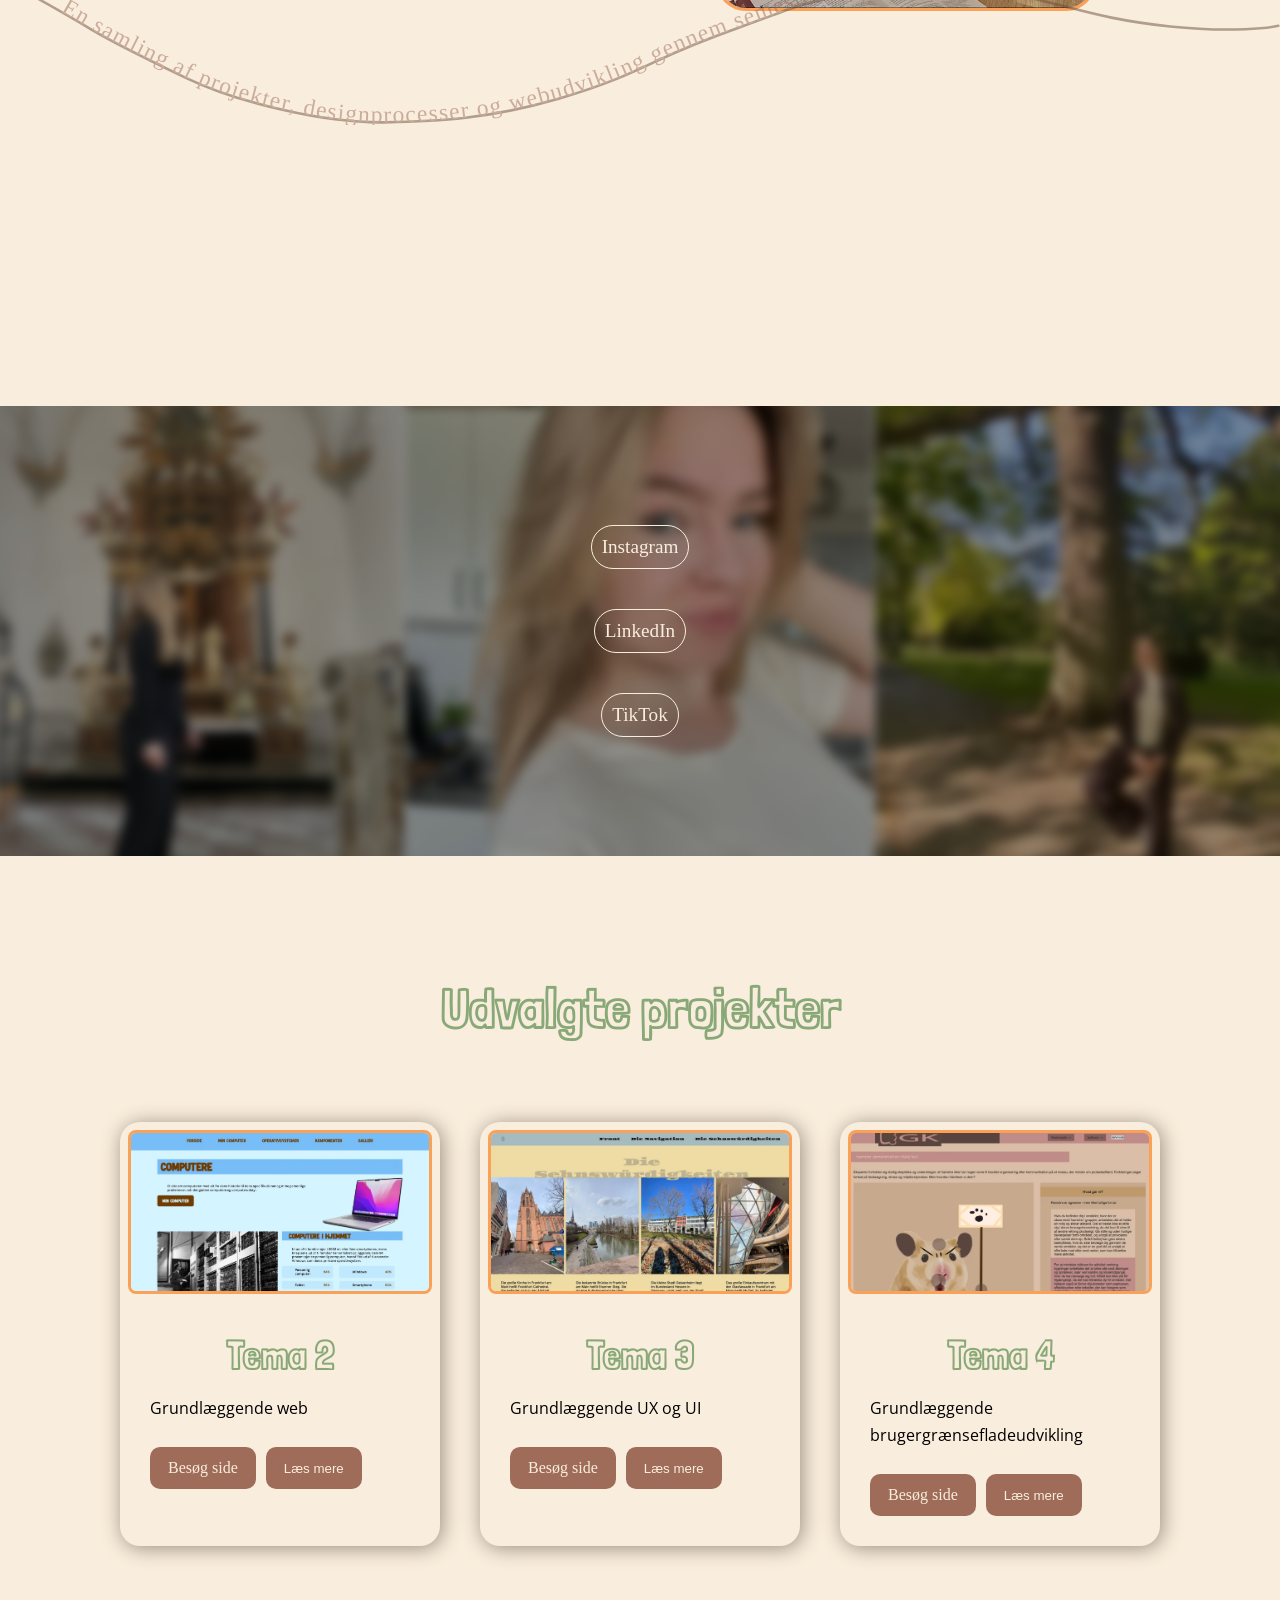
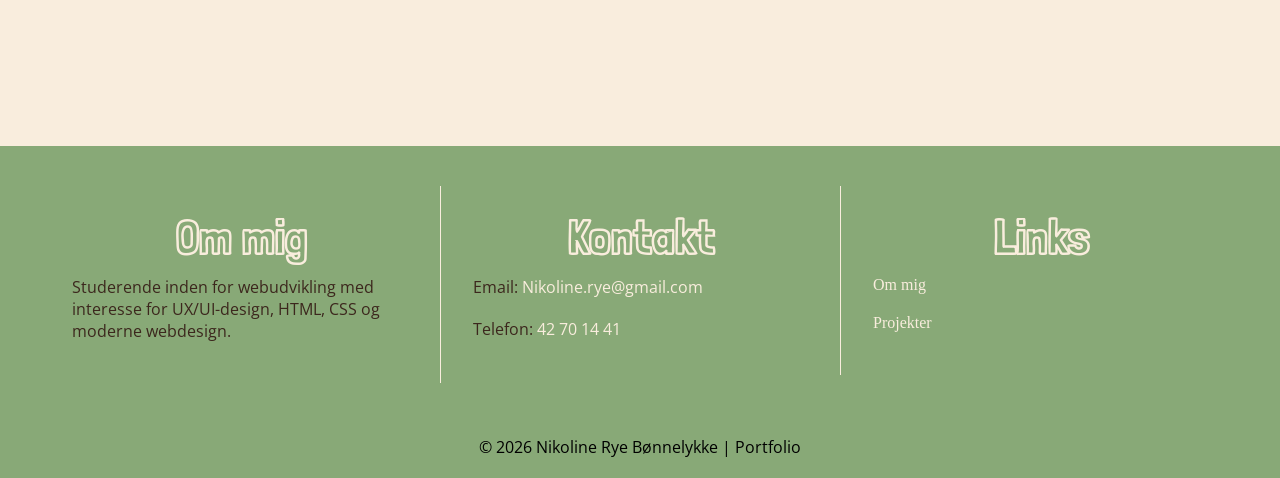
==== commit 55a5b92b: "Remove scroll progress bar implementation from HTML and CSS files for cleaner layout" ====
--- a/index.html
+++ b/index.html
@@ -25,8 +25,7 @@
 </head>
 
 <body>
-    <!-- scroll bar -->
-    <div class="progress-bar"></div>
+
 
     <header class="header">
         <nav class="nav">
--- a/general.css
+++ b/general.css
@@ -50,7 +50,7 @@
   color: black;
 }
 
-/* scroll - hvor langt du er nået på siden 
+/* scroll - hvor langt du er nået på siden */
 html::before {
   content: "";
   inset: 0;
@@ -66,17 +66,6 @@
   from {
     scale: 0 1;
   }
-}
-*/
-
-.progress-bar {
-  position: fixed;
-  top: 0;
-  left: 0;
-  width: 0%;
-  height: 4px;
-  background-color: var(--brown);
-  z-index: 9999;
 }
 
 /* knap der viser dig tilbage til forsiden */
--- a/style.css
+++ b/style.css
@@ -24,6 +24,8 @@
   opacity: 0.2;
   pointer-events: none;
   z-index: 0;
+  margin-top: 5rem;
+  margin-bottom: 5rem;
 }
 
 .bg-svg text {
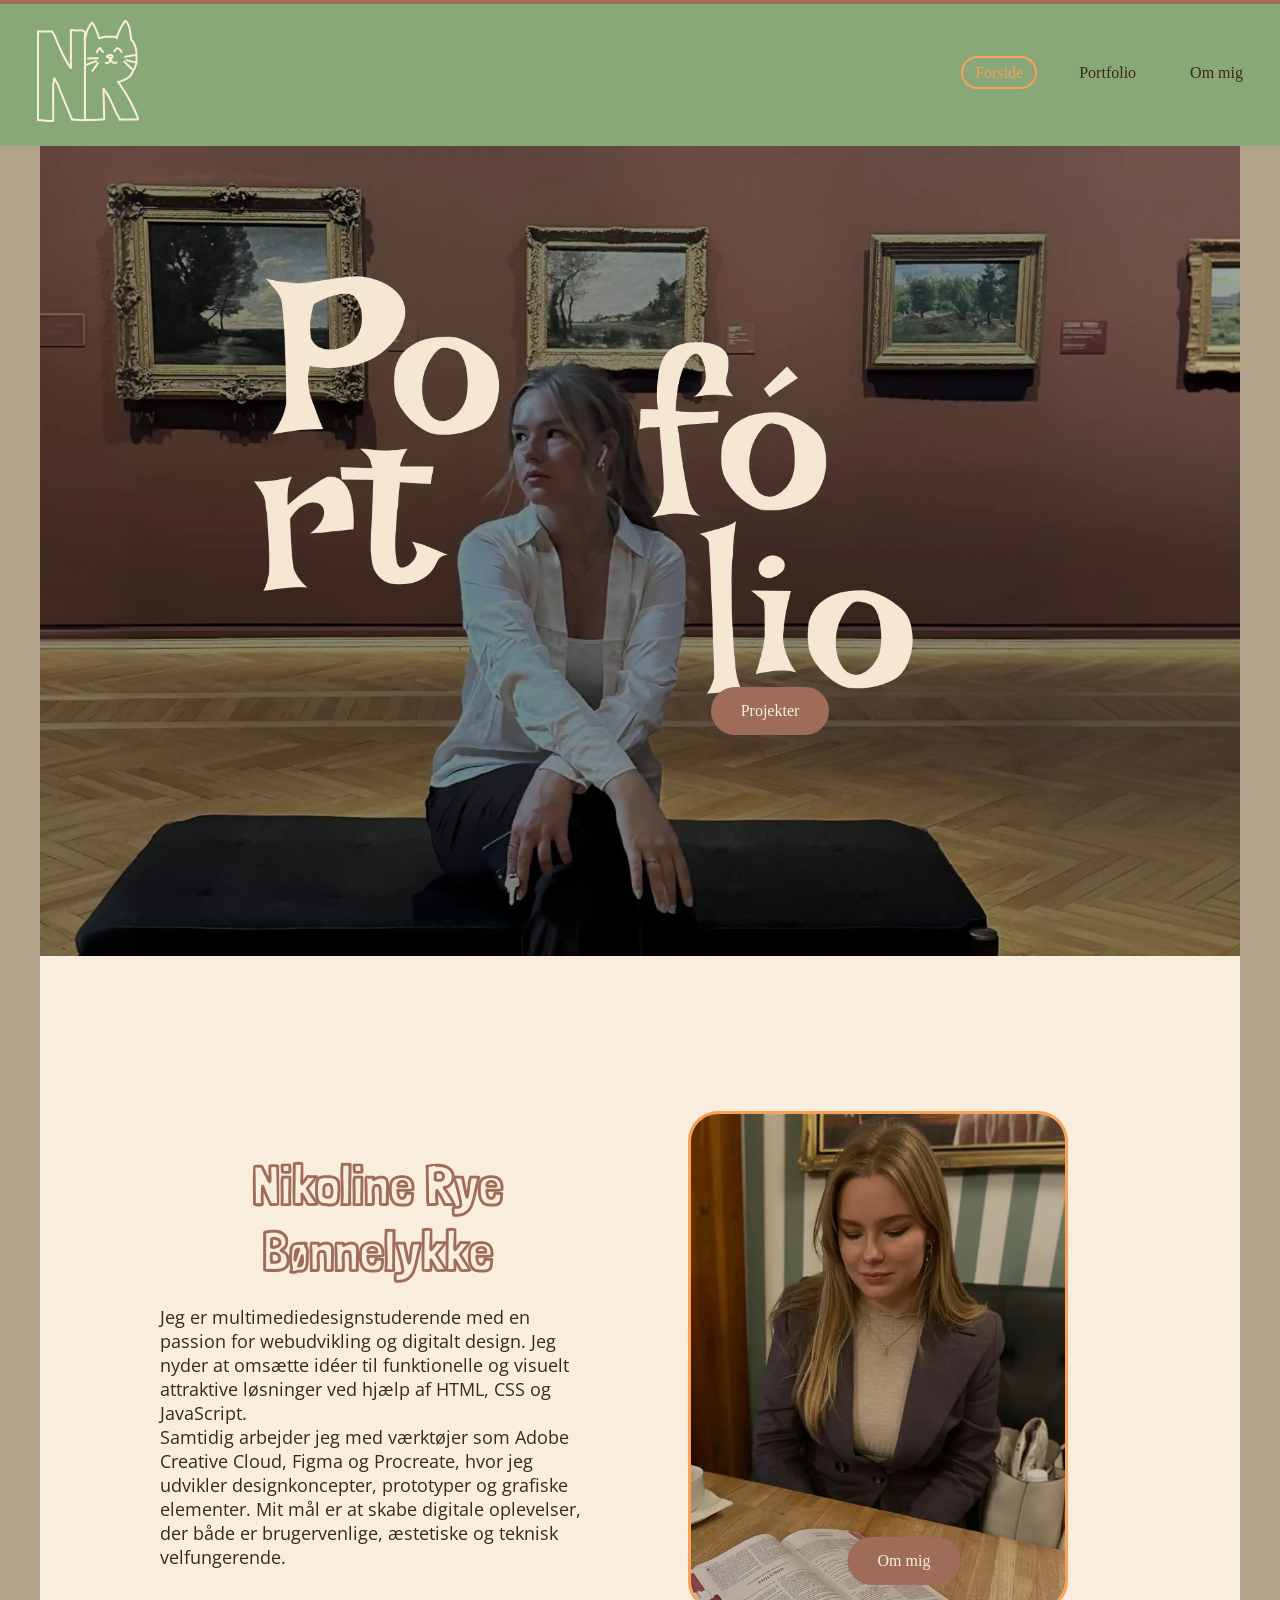
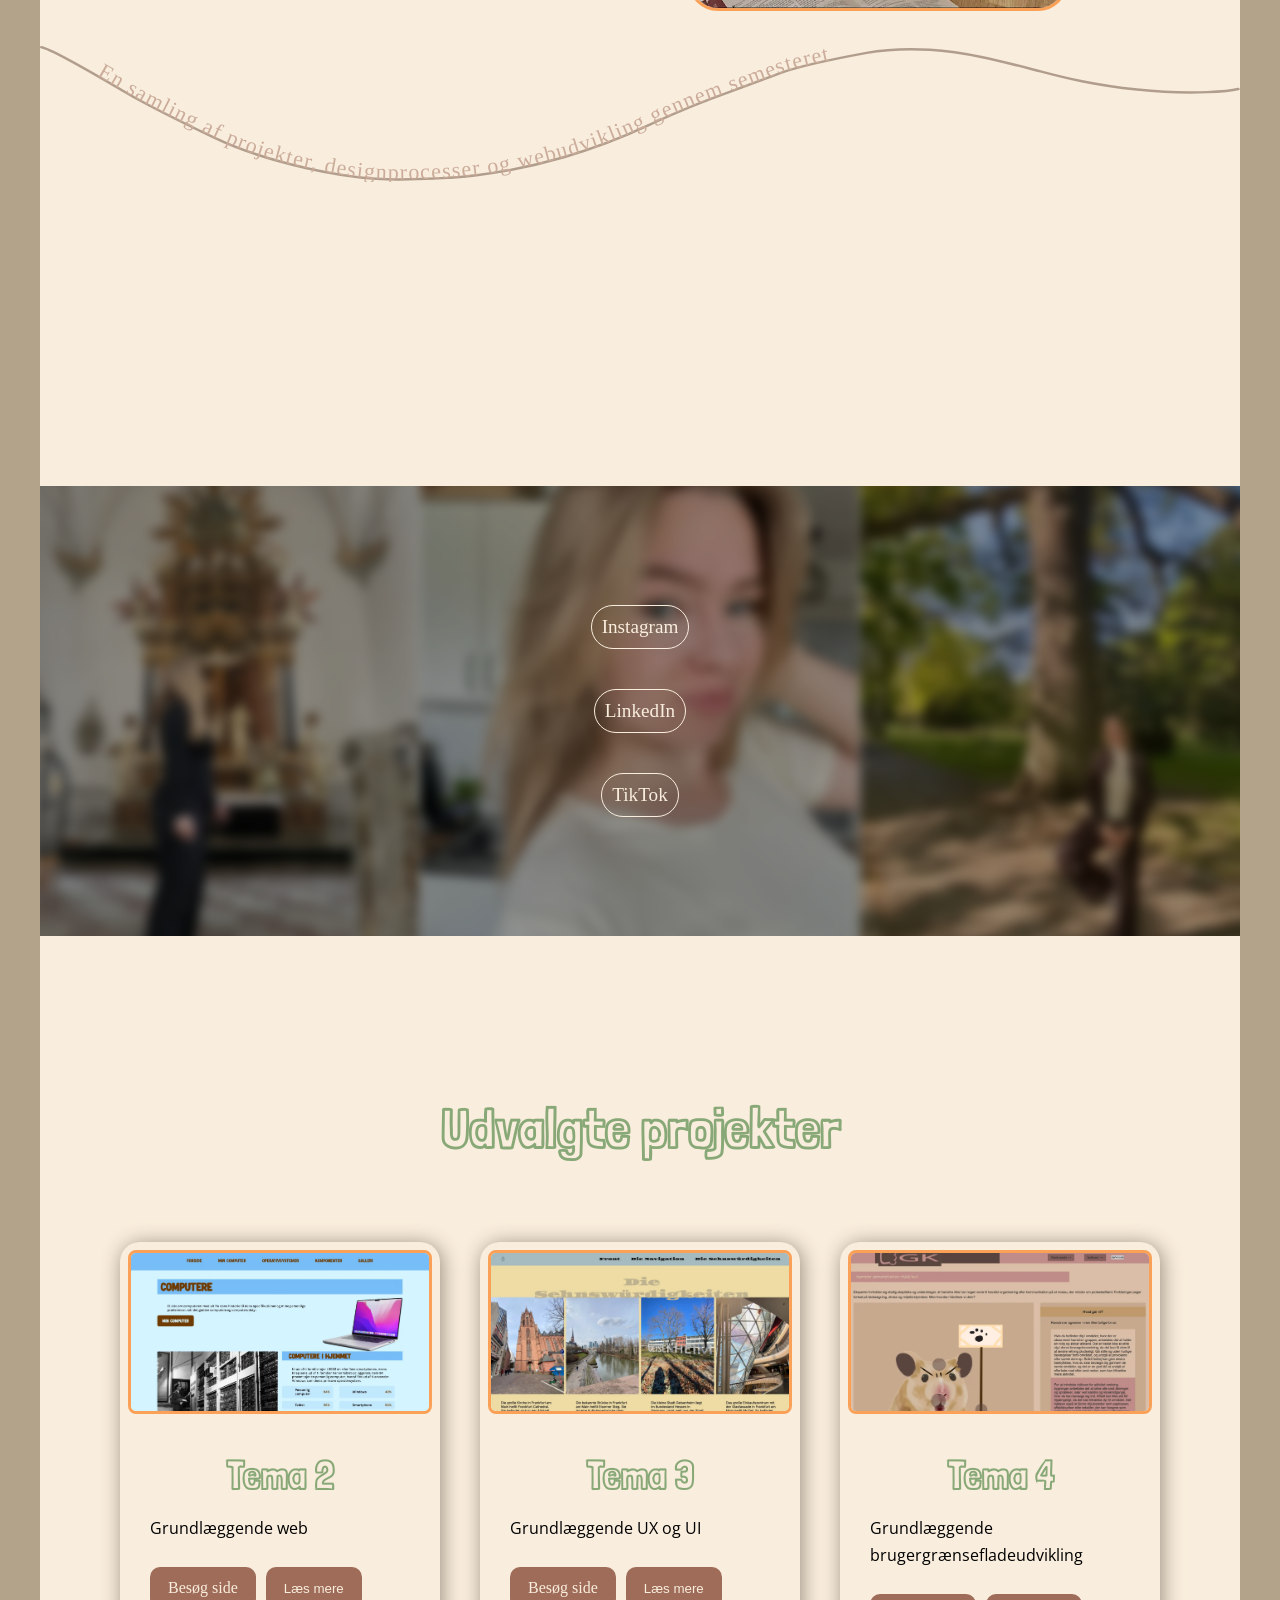
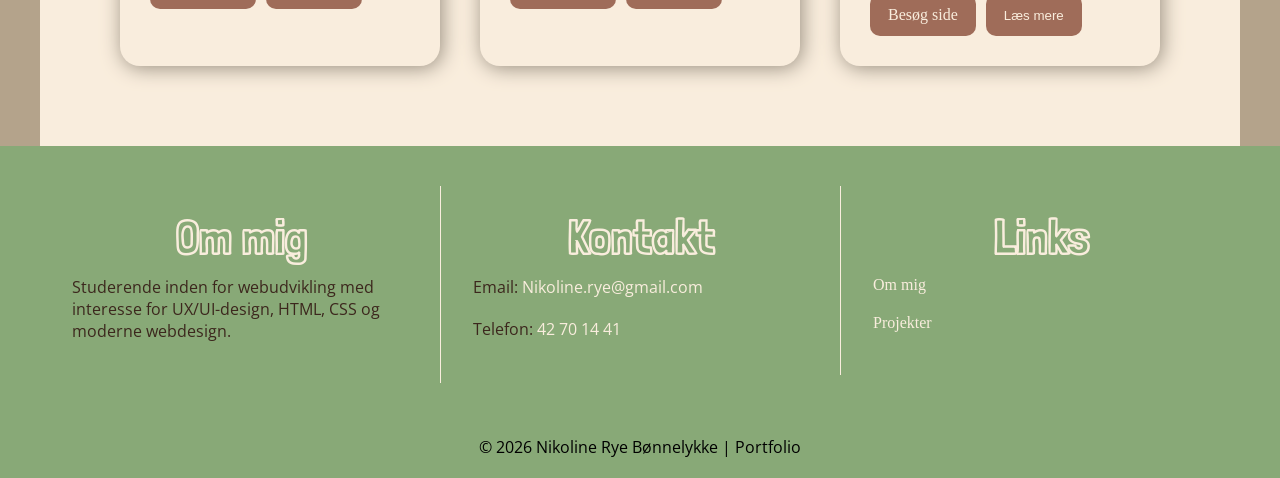
==== commit bcad32dd: "Refactor CSS for improved layout and responsiveness; update HTML structure for better semantic clari" ====
--- a/index.html
+++ b/index.html
@@ -25,7 +25,6 @@
 </head>
 
 <body>
-
 
     <header class="header">
         <nav class="nav">
@@ -185,8 +184,7 @@
         <!-- info -->
         <section class="info-section">
 
-
-            <div>
+            <div class="info-left">
                 <h1 class="info-title">
                     Nikoline Rye<br>
                     Bønnelykke
@@ -202,14 +200,14 @@
                     brugervenlige, æstetiske og
                     teknisk velfungerende.
                 </p>
+            </div>
+
+            <div class="info-right">
+                <img src="img/img-mig-forside1.webp" alt="Portræt af mig">
 
                 <a href="om-mig.html" class="info-btn">
                     Om mig
                 </a>
-            </div>
-
-            <div class="info-right">
-                <img src="img/img-mig-forside1.webp" alt="Portræt af mig">
             </div>
 
         </section>
--- a/general.css
+++ b/general.css
@@ -68,11 +68,68 @@
   }
 }
 
+/* SVG BAGGRUNDe */
+.bg-svg {
+  position: absolute;
+  top: 10%; /* Juster denne procent for at rykke bølgen op/ned i din main */
+  left: 0;
+  width: 100%; /* Strækker bølgen ud til kanterne */
+  height: auto; /* Bevarer proportionerne, så teksten ikke bliver strukket grimt */
+  opacity: 0.2;
+  pointer-events: none;
+  z-index: 0; /* Lægger den i baggrunden */
+}
+
+.bg-svg text {
+  font-size: 18px;
+  fill: var(--brown);
+  letter-spacing: 1px;
+}
+
+/* om mig */
+.bg-svg1 {
+  position: fixed;
+  width: 150%; /* ryk vandret */
+  height: 25%; /* størrelse */
+  opacity: 0.5;
+  rotate: 210deg;
+  top: 155px; /* ryk ned */
+  pointer-events: none;
+}
+
+/* projekter */
+.bg-svg2 {
+  position: fixed;
+  width: 150%; /* ryk vandret */
+  height: 25%; /* størrelse */
+  opacity: 0.5;
+  rotate: 90deg;
+  top: 155px; /* ryk ned */
+  pointer-events: none;
+  z-index: 1;
+}
+
+/* tema */
+.bg-svg3 {
+  position: fixed;
+  width: 160%; /* ryk vandret */
+  height: 10%; /* størrelse */
+  opacity: 0.5;
+  rotate: 60deg;
+  top: 210px; /* ryk ned */
+  pointer-events: none;
+}
+
+main > *:not(svg) {
+  position: relative;
+  z-index: 10; /* Lægger alt tekst/indhold øverst */
+}
+
 /* knap der viser dig tilbage til forsiden */
 .floating-home {
   position: fixed;
   bottom: 3rem;
-  right: 3rem;
+  right: 9rem;
 
   width: 65px;
   height: 65px;
@@ -95,23 +152,31 @@
 .floating-home:hover {
   background: var(--dusty-green);
   color: var(--beige);
+}
+
+html,
+body {
+  height: 100%;
+  margin: 0;
+}
+
+body {
+  display: flex;
+  flex-direction: column;
+  background: #b4a38b;
+}
+main {
+  position: relative;
+  background: var(--beige);
+  max-width: 1200px;
+  margin: 0 auto;
+  width: 100%;
 }
 
 /* header */
 .header {
   background-color: var(--dusty-green);
   width: 100%;
-}
-
-/* BODY */
-html,
-body {
-  height: 100%;
-}
-
-body {
-  background-color: var(--beige);
-  min-height: 100vh;
 }
 
 /* logo */
@@ -189,4 +254,42 @@
     grid-template-columns: 1fr;
     text-align: center;
   }
-}
+
+  /* tema */
+  .bg-svg3 {
+    position: fixed;
+    width: 160%; /* ryk vandret */
+    height: 10%; /* størrelse */
+    opacity: 0.5;
+    rotate: 60deg;
+    top: 210px; /* ryk ned */
+    pointer-events: none;
+    z-index: -1;
+  }
+
+  /* knap der viser dig tilbage til forsiden */
+  .floating-home {
+    position: fixed;
+    bottom: 3rem;
+    right: 3rem;
+
+    display: flex;
+    justify-content: center;
+    align-items: center;
+
+    border-radius: 50%;
+
+    background: var(--brown);
+    color: var(--beige);
+
+    font-size: 0.8rem;
+    text-decoration: none;
+
+    z-index: 1000;
+  }
+
+  .floating-home:hover {
+    background: var(--dusty-green);
+    color: var(--beige);
+  }
+}
--- a/style.css
+++ b/style.css
@@ -17,52 +17,6 @@
     font-size: 0.7rem;
     font-family: "Open Sans", sans-serif;
   }
-}
-/* SVG BAGGRUND */
-.bg-svg {
-  position: absolute;
-  opacity: 0.2;
-  pointer-events: none;
-  z-index: 0;
-  margin-top: 5rem;
-  margin-bottom: 5rem;
-}
-
-.bg-svg text {
-  font-size: 18px;
-  fill: var(--brown);
-  letter-spacing: 1px;
-}
-
-.bg-svg1 {
-  position: fixed;
-  width: 170%; /* ryk vandret */
-  height: 25%; /* størrelse */
-  opacity: 0.5;
-  rotate: 210deg;
-  top: 155px; /* ryk ned */
-  pointer-events: none;
-  z-index: -1;
-}
-
-.bg-svg2 {
-  position: fixed;
-  width: 150%; /* ryk vandret */
-  height: 25%; /* størrelse */
-  opacity: 0.5;
-  rotate: 60deg;
-  top: 130px; /* ryk ned */
-  pointer-events: none;
-}
-
-.bg-svg3 {
-  position: fixed;
-  width: 190%; /* ryk vandret */
-  height: 15%; /* størrelse */
-  opacity: 0.5;
-  rotate: 60deg;
-  top: 210px; /* ryk ned */
-  pointer-events: none;
 }
 
 /* HERO */
@@ -89,11 +43,6 @@
 
 .hero-btn:hover {
   background: var(--dusty-green);
-}
-
-/* SECTIONS */
-section {
-  padding: 120px 10%;
 }
 
 /* info section */
@@ -107,53 +56,41 @@
   text-align: left;
   margin-bottom: 80px;
 }
-.info-section > div:first-child {
-  display: flex;
-  flex-direction: column;
-  justify-content: center;
-}
-
-.info-section p h1 {
-  max-width: 400px;
+
+.info-section h1 {
+  font-size: 3.5rem;
+  color: var(--brown);
+}
+
+.info-section p {
   font-size: 1.1rem;
-  margin-bottom: 30px;
-  color: #3e2c23;
-  text-align: center;
+  color: var(--dark-brown);
 }
 
 .info-right {
-  display: flex;
-  justify-content: center;
-}
-
-.info-image {
-  width: 380px;
-  height: 500px;
-  background-image: url("img/forside-section.webp");
-  background-size: cover;
-  background-position: center;
+  position: relative;
+}
+
+.info-right img {
+  width: 100%;
+  display: block;
   border-radius: 30px;
-  filter: saturate(0.9) contrast(1.05);
-  box-shadow: 0 30px 80px rgba(0, 0, 0, 0.2);
-  position: relative;
-  border: var(--cream) solid;
-}
-
-/* info box knap */
+}
+
 .info-btn {
-  display: inline-flex;
-  align-items: center;
-  justify-content: center;
-  width: fit-content;
-  text-decoration: none;
+  position: absolute;
+  top: 90%;
+  left: 50%;
+  transform: translate(-50%, -50%);
+
   background: var(--brown);
   color: var(--beige);
   padding: 15px 30px;
   border-radius: 50px;
-  transition: 0.3s;
+  text-decoration: none;
 }
 .info-btn:hover {
-  background: var(--dusty-green);
+  background-color: var(--dusty-green);
 }
 
 /* billede og links til some */
@@ -168,8 +105,9 @@
   background-size: cover;
   background-repeat: no-repeat;
   overflow: hidden;
-  min-height: 20rem;
-  margin-top: 15rem;
+  margin-top: 5rem;
+  margin-bottom: 5rem;
+  height: 15rem;
 }
 
 .image-section::before {
@@ -209,6 +147,9 @@
 }
 
 /* tema projekter på forsiden */
+.projects-section {
+  margin: 5rem;
+}
 .cards {
   display: flex;
   gap: 40px;
@@ -369,29 +310,11 @@
     top: 160px;
   }
 
-  /* info section */
+  /* info section. */
   .info-section {
-    display: grid;
     grid-template-columns: 1fr 1fr;
-    min-height: 90vh;
     align-items: center;
-    padding: 120px 10%;
-    text-align: left;
-  }
-  .info-title {
-    font-size: 4rem;
-    line-height: 1;
-    color: var(--brown);
-    position: relative;
-    text-align: left;
-  }
-
-  .info-text {
-    max-width: 400px;
-    font-size: 1.1rem;
-    color: var(--dark-brown);
-    position: relative;
-    text-align: left;
+    gap: 6rem;
   }
 
   .info-right img {
@@ -400,16 +323,20 @@
     object-fit: cover;
     border-radius: 30px;
     border: var(--cream) solid;
-    display: block;
-  }
-  /* info box knap */
+  }
   .info-btn {
-    position: relative;
-    left: 815px;
-    z-index: 1;
+    position: absolute;
+    top: 90%;
+    left: 50%;
+    transform: translate(-50%, -50%);
   }
 
   /* billede og links til some */
+  .image-section {
+    margin-top: 20rem;
+    margin-bottom: 10rem;
+    height: 15rem;
+  }
   .social-overlay a:hover {
     background: transparent;
     color: var(--cream);
